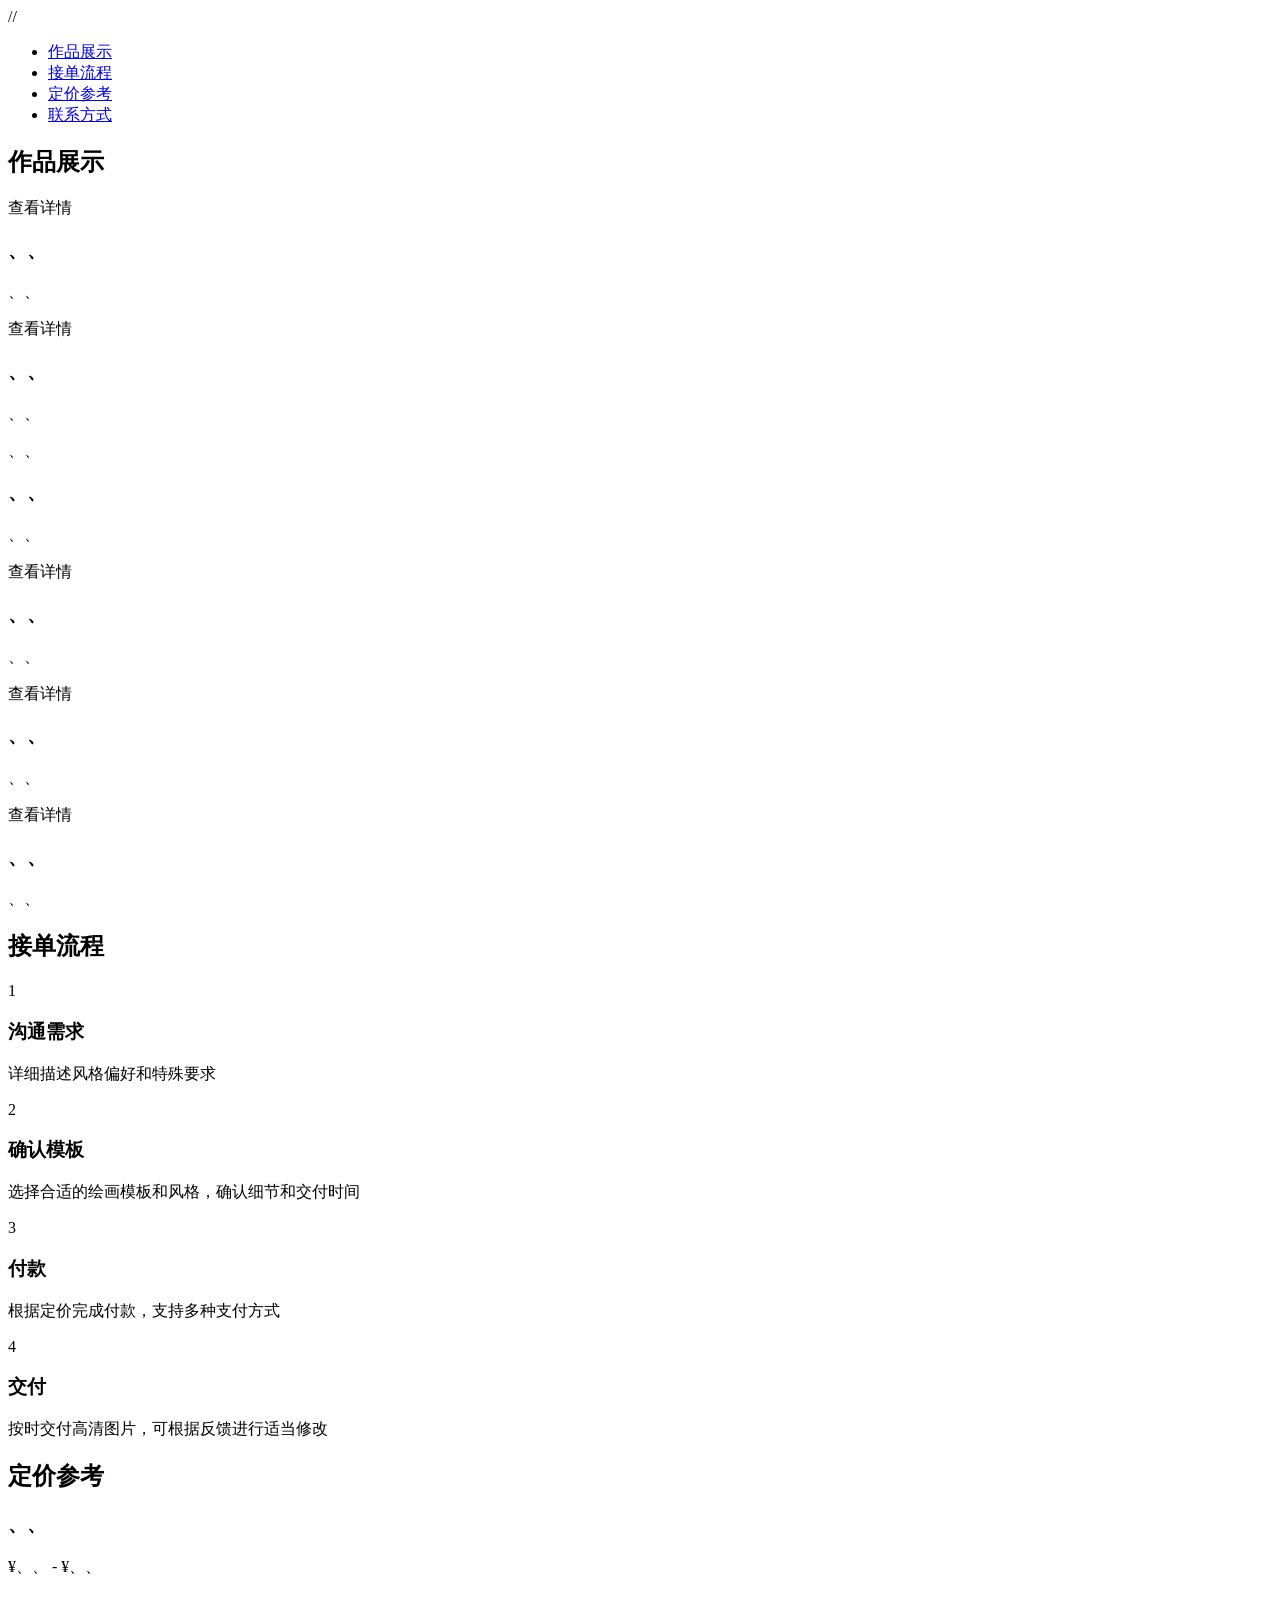
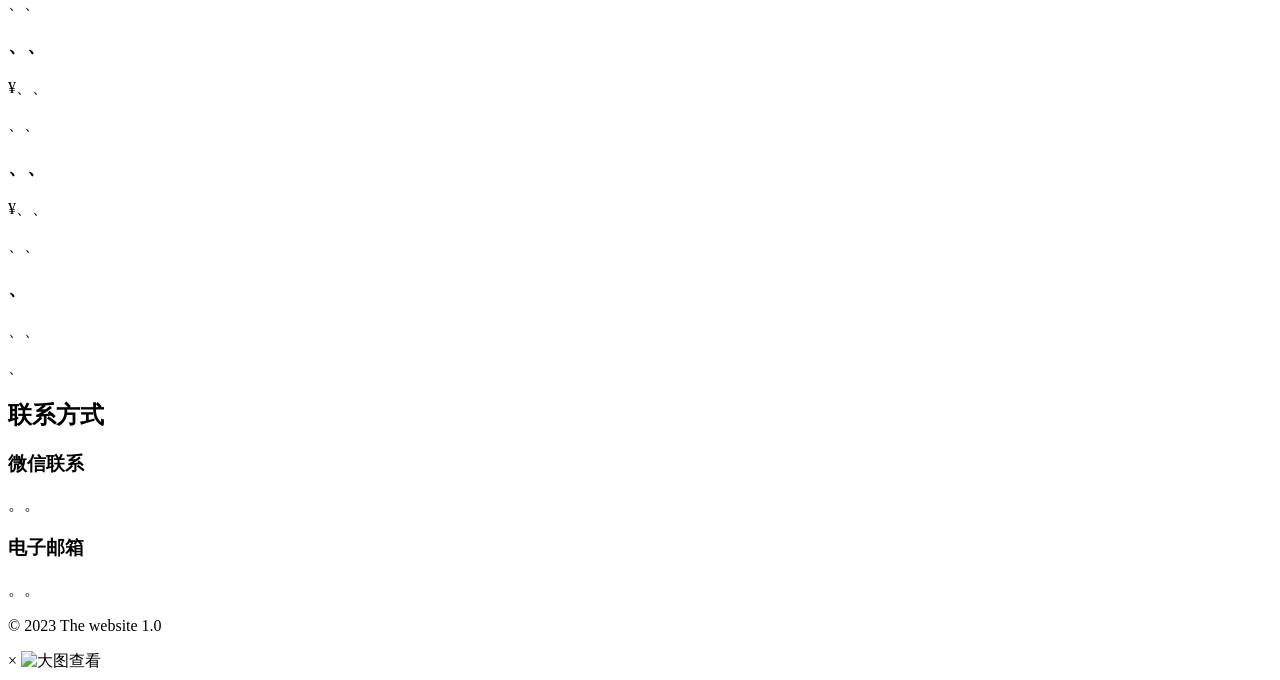
==== index.html @ 030bd104 "Create index.html" ====
<!DOCTYPE html>
<html lang="zh-CN">
<head>
    <meta charset="UTF-8">
    <meta name="viewport" content="width=device-width, initial-scale=1.0">
    <title>//biaoti//</title>
    <link rel="stylesheet" href="css/style.css">
</head>
<body>
    <!-- 导航栏 -->
    <nav class="navbar">
        <div class="container">
            <div class="logo">//</div>
            <ul class="nav-links">
                <li><a href="#gallery">作品展示</a></li>
                <li><a href="#process">接单流程</a></li>
                <li><a href="#pricing">定价参考</a></li>
                <li><a href="#contact">联系方式</a></li>
            </ul>
            <div class="menu-toggle">
                <span></span>
                <span></span>
                <span></span>
            </div>
        </div>
    </nav>

    <!-- 作品展示区 -->
    <section id="gallery" class="section">
        <div class="container">
            <h2 class="section-title">作品展示</h2>
            <div class="gallery-grid">
                <!-- 作品卡片占位符 -->
                <div class="gallery-item">
                    <div class="gallery-img-container">
                        <div class="gallery-img placeholder" data-img-id="1"></div>
                        <div class="gallery-overlay">
                            <span class="view-details">查看详情</span>
                        </div>
                    </div>
                    <div class="gallery-caption">
                        <h3>、、</h3>
                        <p>、、</p>
                    </div>
                </div>
                <div class="gallery-item">
                    <div class="gallery-img-container">
                        <div class="gallery-img placeholder" data-img-id="2"></div>
                        <div class="gallery-overlay">
                            <span class="view-details">查看详情</span>
                        </div>
                    </div>
                    <div class="gallery-caption">
                        <h3>、、</h3>
                        <p>、、</p>
                    </div>
                </div>
                <div class="gallery-item">
                    <div class="gallery-img-container">
                        <div class="gallery-img placeholder" data-img-id="3"></div>
                        <div class="gallery-overlay">
                            <span class="view-details">、、</span>
                        </div>
                    </div>
                    <div class="gallery-caption">
                        <h3>、、</h3>
                        <p>、、</p>
                    </div>
                </div>
                <div class="gallery-item">
                    <div class="gallery-img-container">
                        <div class="gallery-img placeholder" data-img-id="4"></div>
                        <div class="gallery-overlay">
                            <span class="view-details">查看详情</span>
                        </div>
                    </div>
                    <div class="gallery-caption">
                        <h3>、、</h3>
                        <p>、、</p>
                    </div>
                </div>
                <div class="gallery-item">
                    <div class="gallery-img-container">
                        <div class="gallery-img placeholder" data-img-id="5"></div>
                        <div class="gallery-overlay">
                            <span class="view-details">查看详情</span>
                        </div>
                    </div>
                    <div class="gallery-caption">
                        <h3>、、</h3>
                        <p>、、</p>
                    </div>
                </div>
                <div class="gallery-item">
                    <div class="gallery-img-container">
                        <div class="gallery-img placeholder" data-img-id="6"></div>
                        <div class="gallery-overlay">
                            <span class="view-details">查看详情</span>
                        </div>
                    </div>
                    <div class="gallery-caption">
                        <h3>、、</h3>
                        <p>、、</p>
                    </div>
                </div>
            </div>
        </div>
    </section>

    <!-- 接单流程 -->
    <section id="process" class="section">
        <div class="container">
            <h2 class="section-title">接单流程</h2>
            <div class="process-steps">
                <div class="step-card">
                    <div class="step-number">1</div>
                    <h3 class="step-title">沟通需求</h3>
                    <p class="step-description">详细描述风格偏好和特殊要求</p>
                </div>
                <div class="step-card">
                    <div class="step-number">2</div>
                    <h3 class="step-title">确认模板</h3>
                    <p class="step-description">选择合适的绘画模板和风格，确认细节和交付时间</p>
                </div>
                <div class="step-card">
                    <div class="step-number">3</div>
                    <h3 class="step-title">付款</h3>
                    <p class="step-description">根据定价完成付款，支持多种支付方式</p>
                </div>
                <div class="step-card">
                    <div class="step-number">4</div>
                    <h3 class="step-title">交付</h3>
                    <p class="step-description">按时交付高清图片，可根据反馈进行适当修改</p>
                </div>
            </div>
        </div>
    </section>

    <!-- 定价参考 -->
    <section id="pricing" class="section">
        <div class="container">
            <h2 class="section-title">定价参考</h2>
            <div class="pricing-card">
                <div class="price-item">
                    <h3>、、</h3>
                    <div class="price-range">¥、、 - ¥、、</div>
                    <p>、、</p>
                </div>
                <div class="price-item">
                    <h3>、、</h3>
                    <div class="price-range">¥、、</div>
                    <p>、、</p>
                </div>
                <div class="price-item">
                    <h3>、、</h3>
                    <div class="price-range">¥、、</div>
                    <p>、、</p>
                </div>
                <div class="price-item">
                    <h3>、</h3>
                    <div class="price-range">、、</div>
                    <p>、</p>
                </div>
            </div>
        </div>
    </section>

    <!-- 联系方式 -->
    <section id="contact" class="section">
        <div class="container">
            <h2 class="section-title">联系方式</h2>
            <div class="contact-card">
                <div class="contact-method">
                    <h3>微信联系</h3>
                    <div class="contact-value">。。</div>
                </div>
                <div class="contact-method">
                    <h3>电子邮箱</h3>
                    <div class="contact-value">。。</div>
                </div>
            </div>
        </div>
    </section>

    <!-- 页脚 -->
    <footer class="footer">
        <div class="container">
            <p>© 2023 The website 1.0</p>
        </div>
    </footer>

    <!-- 图片查看器 -->
    <div class="image-viewer">
        <span class="close-viewer">&times;</span>
        <img class="viewer-content" src="" alt="大图查看">
    </div>

    <script src="js/main.js"></script>
</body>
</html>
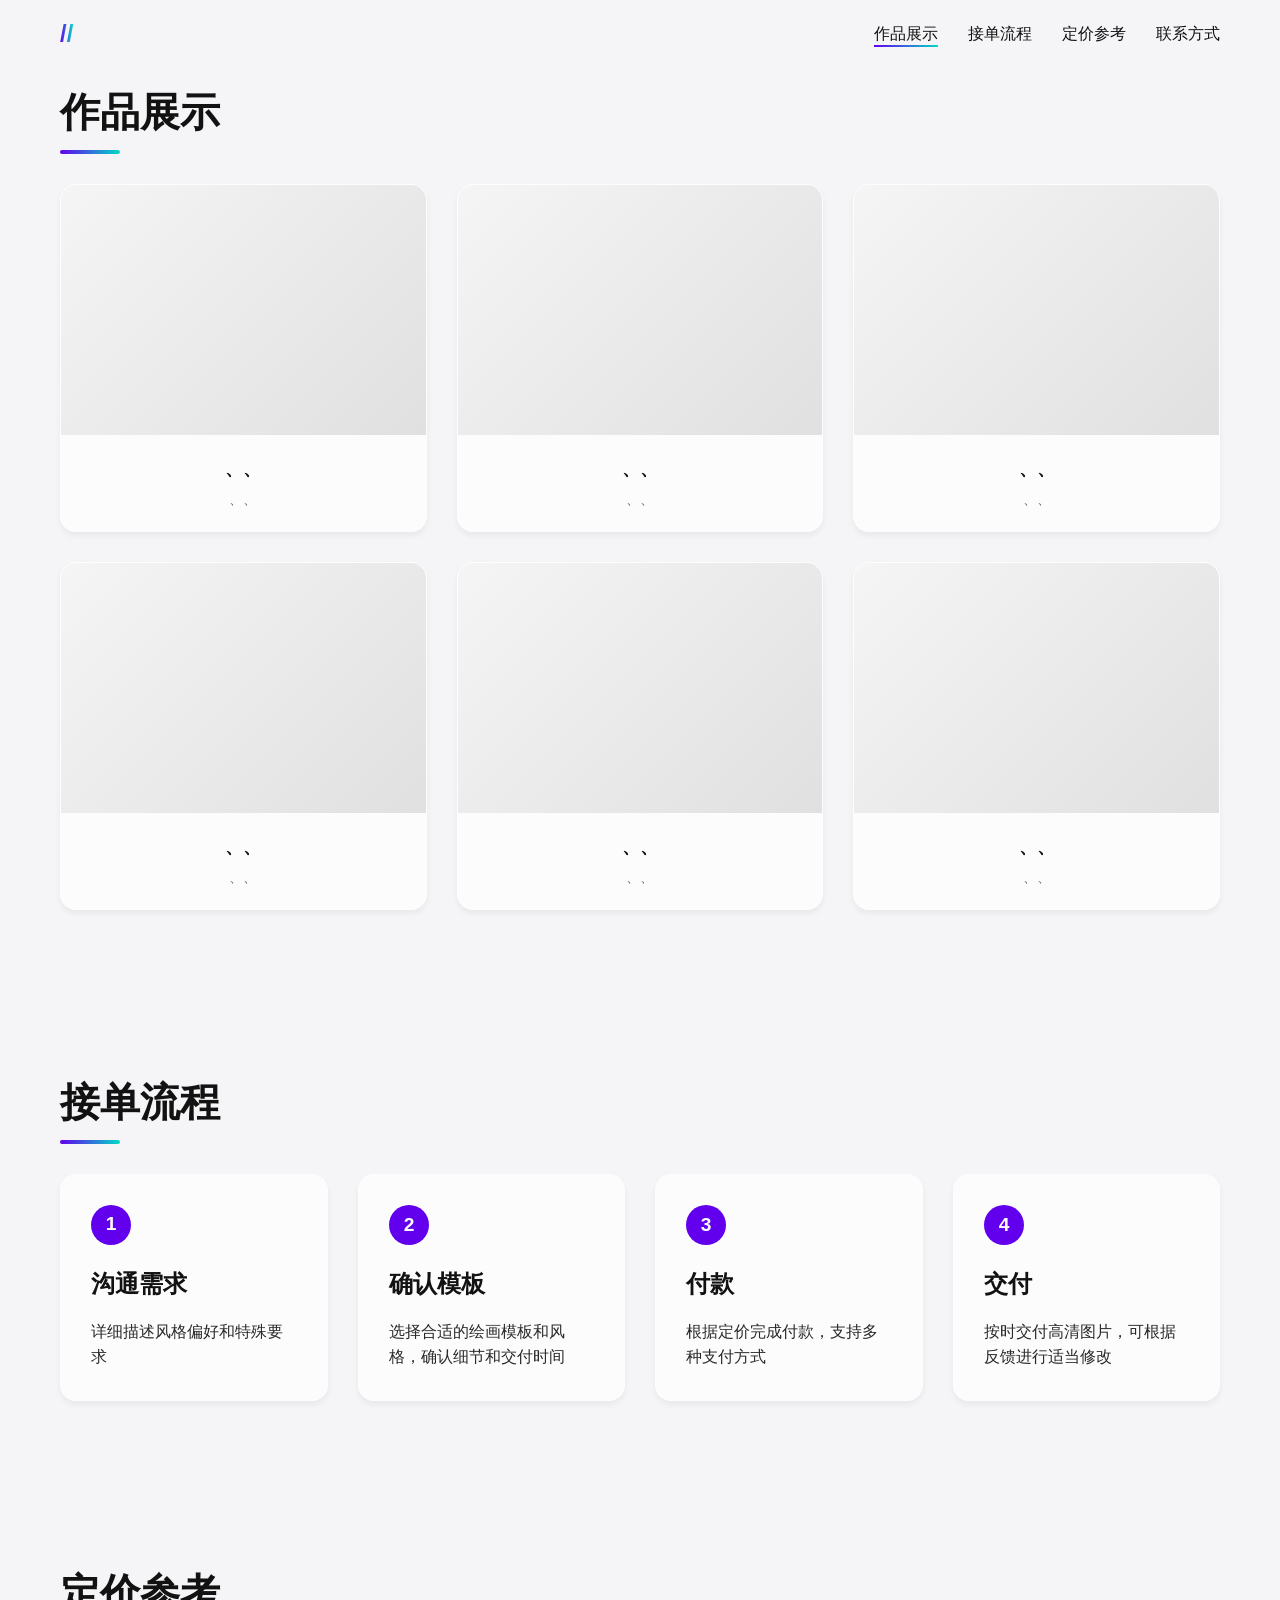
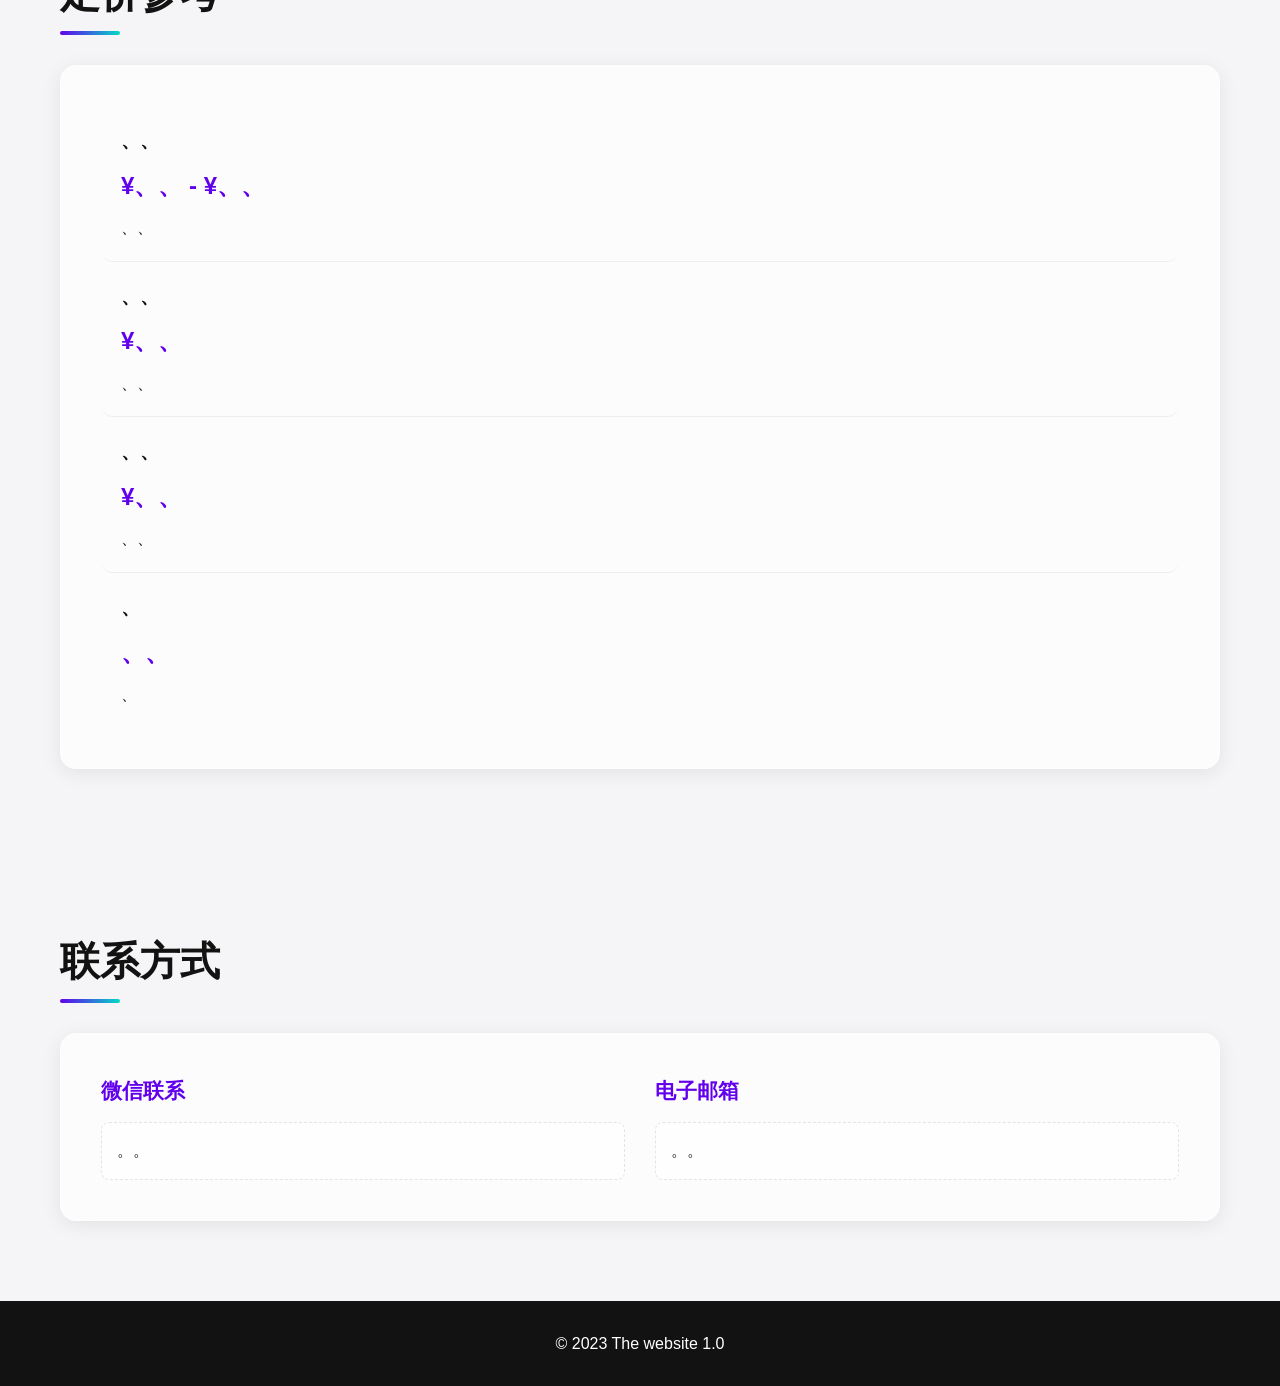
==== commit 084eab94: "basic changes" ====
--- a/index.html
+++ b/index.html
@@ -1,200 +1,200 @@
-<!DOCTYPE html>
-<html lang="zh-CN">
-<head>
-    <meta charset="UTF-8">
-    <meta name="viewport" content="width=device-width, initial-scale=1.0">
-    <title>//biaoti//</title>
-    <link rel="stylesheet" href="css/style.css">
-</head>
-<body>
-    <!-- 导航栏 -->
-    <nav class="navbar">
-        <div class="container">
-            <div class="logo">//</div>
-            <ul class="nav-links">
-                <li><a href="#gallery">作品展示</a></li>
-                <li><a href="#process">接单流程</a></li>
-                <li><a href="#pricing">定价参考</a></li>
-                <li><a href="#contact">联系方式</a></li>
-            </ul>
-            <div class="menu-toggle">
-                <span></span>
-                <span></span>
-                <span></span>
-            </div>
-        </div>
-    </nav>
-
-    <!-- 作品展示区 -->
-    <section id="gallery" class="section">
-        <div class="container">
-            <h2 class="section-title">作品展示</h2>
-            <div class="gallery-grid">
-                <!-- 作品卡片占位符 -->
-                <div class="gallery-item">
-                    <div class="gallery-img-container">
-                        <div class="gallery-img placeholder" data-img-id="1"></div>
-                        <div class="gallery-overlay">
-                            <span class="view-details">查看详情</span>
-                        </div>
-                    </div>
-                    <div class="gallery-caption">
-                        <h3>、、</h3>
-                        <p>、、</p>
-                    </div>
-                </div>
-                <div class="gallery-item">
-                    <div class="gallery-img-container">
-                        <div class="gallery-img placeholder" data-img-id="2"></div>
-                        <div class="gallery-overlay">
-                            <span class="view-details">查看详情</span>
-                        </div>
-                    </div>
-                    <div class="gallery-caption">
-                        <h3>、、</h3>
-                        <p>、、</p>
-                    </div>
-                </div>
-                <div class="gallery-item">
-                    <div class="gallery-img-container">
-                        <div class="gallery-img placeholder" data-img-id="3"></div>
-                        <div class="gallery-overlay">
-                            <span class="view-details">、、</span>
-                        </div>
-                    </div>
-                    <div class="gallery-caption">
-                        <h3>、、</h3>
-                        <p>、、</p>
-                    </div>
-                </div>
-                <div class="gallery-item">
-                    <div class="gallery-img-container">
-                        <div class="gallery-img placeholder" data-img-id="4"></div>
-                        <div class="gallery-overlay">
-                            <span class="view-details">查看详情</span>
-                        </div>
-                    </div>
-                    <div class="gallery-caption">
-                        <h3>、、</h3>
-                        <p>、、</p>
-                    </div>
-                </div>
-                <div class="gallery-item">
-                    <div class="gallery-img-container">
-                        <div class="gallery-img placeholder" data-img-id="5"></div>
-                        <div class="gallery-overlay">
-                            <span class="view-details">查看详情</span>
-                        </div>
-                    </div>
-                    <div class="gallery-caption">
-                        <h3>、、</h3>
-                        <p>、、</p>
-                    </div>
-                </div>
-                <div class="gallery-item">
-                    <div class="gallery-img-container">
-                        <div class="gallery-img placeholder" data-img-id="6"></div>
-                        <div class="gallery-overlay">
-                            <span class="view-details">查看详情</span>
-                        </div>
-                    </div>
-                    <div class="gallery-caption">
-                        <h3>、、</h3>
-                        <p>、、</p>
-                    </div>
-                </div>
-            </div>
-        </div>
-    </section>
-
-    <!-- 接单流程 -->
-    <section id="process" class="section">
-        <div class="container">
-            <h2 class="section-title">接单流程</h2>
-            <div class="process-steps">
-                <div class="step-card">
-                    <div class="step-number">1</div>
-                    <h3 class="step-title">沟通需求</h3>
-                    <p class="step-description">详细描述风格偏好和特殊要求</p>
-                </div>
-                <div class="step-card">
-                    <div class="step-number">2</div>
-                    <h3 class="step-title">确认模板</h3>
-                    <p class="step-description">选择合适的绘画模板和风格，确认细节和交付时间</p>
-                </div>
-                <div class="step-card">
-                    <div class="step-number">3</div>
-                    <h3 class="step-title">付款</h3>
-                    <p class="step-description">根据定价完成付款，支持多种支付方式</p>
-                </div>
-                <div class="step-card">
-                    <div class="step-number">4</div>
-                    <h3 class="step-title">交付</h3>
-                    <p class="step-description">按时交付高清图片，可根据反馈进行适当修改</p>
-                </div>
-            </div>
-        </div>
-    </section>
-
-    <!-- 定价参考 -->
-    <section id="pricing" class="section">
-        <div class="container">
-            <h2 class="section-title">定价参考</h2>
-            <div class="pricing-card">
-                <div class="price-item">
-                    <h3>、、</h3>
-                    <div class="price-range">¥、、 - ¥、、</div>
-                    <p>、、</p>
-                </div>
-                <div class="price-item">
-                    <h3>、、</h3>
-                    <div class="price-range">¥、、</div>
-                    <p>、、</p>
-                </div>
-                <div class="price-item">
-                    <h3>、、</h3>
-                    <div class="price-range">¥、、</div>
-                    <p>、、</p>
-                </div>
-                <div class="price-item">
-                    <h3>、</h3>
-                    <div class="price-range">、、</div>
-                    <p>、</p>
-                </div>
-            </div>
-        </div>
-    </section>
-
-    <!-- 联系方式 -->
-    <section id="contact" class="section">
-        <div class="container">
-            <h2 class="section-title">联系方式</h2>
-            <div class="contact-card">
-                <div class="contact-method">
-                    <h3>微信联系</h3>
-                    <div class="contact-value">。。</div>
-                </div>
-                <div class="contact-method">
-                    <h3>电子邮箱</h3>
-                    <div class="contact-value">。。</div>
-                </div>
-            </div>
-        </div>
-    </section>
-
-    <!-- 页脚 -->
-    <footer class="footer">
-        <div class="container">
-            <p>© 2023 The website 1.0</p>
-        </div>
-    </footer>
-
-    <!-- 图片查看器 -->
-    <div class="image-viewer">
-        <span class="close-viewer">&times;</span>
-        <img class="viewer-content" src="" alt="大图查看">
-    </div>
-
-    <script src="js/main.js"></script>
-</body>
-</html>
+<!DOCTYPE html>
+<html lang="zh-CN">
+<head>
+    <meta charset="UTF-8">
+    <meta name="viewport" content="width=device-width, initial-scale=1.0">
+    <title>//biaoti//</title>
+    <link rel="stylesheet" href="css/style.css">
+</head>
+<body>
+    <!-- 导航栏 -->
+    <nav class="navbar">
+        <div class="container">
+            <div class="logo">//</div>
+            <ul class="nav-links">
+                <li><a href="#gallery">作品展示</a></li>
+                <li><a href="#process">接单流程</a></li>
+                <li><a href="#pricing">定价参考</a></li>
+                <li><a href="#contact">联系方式</a></li>
+            </ul>
+            <div class="menu-toggle">
+                <span></span>
+                <span></span>
+                <span></span>
+            </div>
+        </div>
+    </nav>
+
+    <!-- 作品展示区 -->
+    <section id="gallery" class="section">
+        <div class="container">
+            <h2 class="section-title">作品展示</h2>
+            <div class="gallery-grid">
+                <!-- 作品卡片占位符 -->
+                <div class="gallery-item">
+                    <div class="gallery-img-container">
+                        <div class="gallery-img placeholder" data-img-id="1"></div>
+                        <div class="gallery-overlay">
+                            <span class="view-details">查看详情</span>
+                        </div>
+                    </div>
+                    <div class="gallery-caption">
+                        <h3>、、</h3>
+                        <p>、、</p>
+                    </div>
+                </div>
+                <div class="gallery-item">
+                    <div class="gallery-img-container">
+                        <div class="gallery-img placeholder" data-img-id="2"></div>
+                        <div class="gallery-overlay">
+                            <span class="view-details">查看详情</span>
+                        </div>
+                    </div>
+                    <div class="gallery-caption">
+                        <h3>、、</h3>
+                        <p>、、</p>
+                    </div>
+                </div>
+                <div class="gallery-item">
+                    <div class="gallery-img-container">
+                        <div class="gallery-img placeholder" data-img-id="3"></div>
+                        <div class="gallery-overlay">
+                            <span class="view-details">、、</span>
+                        </div>
+                    </div>
+                    <div class="gallery-caption">
+                        <h3>、、</h3>
+                        <p>、、</p>
+                    </div>
+                </div>
+                <div class="gallery-item">
+                    <div class="gallery-img-container">
+                        <div class="gallery-img placeholder" data-img-id="4"></div>
+                        <div class="gallery-overlay">
+                            <span class="view-details">查看详情</span>
+                        </div>
+                    </div>
+                    <div class="gallery-caption">
+                        <h3>、、</h3>
+                        <p>、、</p>
+                    </div>
+                </div>
+                <div class="gallery-item">
+                    <div class="gallery-img-container">
+                        <div class="gallery-img placeholder" data-img-id="5"></div>
+                        <div class="gallery-overlay">
+                            <span class="view-details">查看详情</span>
+                        </div>
+                    </div>
+                    <div class="gallery-caption">
+                        <h3>、、</h3>
+                        <p>、、</p>
+                    </div>
+                </div>
+                <div class="gallery-item">
+                    <div class="gallery-img-container">
+                        <div class="gallery-img placeholder" data-img-id="6"></div>
+                        <div class="gallery-overlay">
+                            <span class="view-details">查看详情</span>
+                        </div>
+                    </div>
+                    <div class="gallery-caption">
+                        <h3>、、</h3>
+                        <p>、、</p>
+                    </div>
+                </div>
+            </div>
+        </div>
+    </section>
+
+    <!-- 接单流程 -->
+    <section id="process" class="section">
+        <div class="container">
+            <h2 class="section-title">接单流程</h2>
+            <div class="process-steps">
+                <div class="step-card">
+                    <div class="step-number">1</div>
+                    <h3 class="step-title">沟通需求</h3>
+                    <p class="step-description">详细描述风格偏好和特殊要求</p>
+                </div>
+                <div class="step-card">
+                    <div class="step-number">2</div>
+                    <h3 class="step-title">确认模板</h3>
+                    <p class="step-description">选择合适的绘画模板和风格，确认细节和交付时间</p>
+                </div>
+                <div class="step-card">
+                    <div class="step-number">3</div>
+                    <h3 class="step-title">付款</h3>
+                    <p class="step-description">根据定价完成付款，支持多种支付方式</p>
+                </div>
+                <div class="step-card">
+                    <div class="step-number">4</div>
+                    <h3 class="step-title">交付</h3>
+                    <p class="step-description">按时交付高清图片，可根据反馈进行适当修改</p>
+                </div>
+            </div>
+        </div>
+    </section>
+
+    <!-- 定价参考 -->
+    <section id="pricing" class="section">
+        <div class="container">
+            <h2 class="section-title">定价参考</h2>
+            <div class="pricing-card">
+                <div class="price-item">
+                    <h3>、、</h3>
+                    <div class="price-range">¥、、 - ¥、、</div>
+                    <p>、、</p>
+                </div>
+                <div class="price-item">
+                    <h3>、、</h3>
+                    <div class="price-range">¥、、</div>
+                    <p>、、</p>
+                </div>
+                <div class="price-item">
+                    <h3>、、</h3>
+                    <div class="price-range">¥、、</div>
+                    <p>、、</p>
+                </div>
+                <div class="price-item">
+                    <h3>、</h3>
+                    <div class="price-range">、、</div>
+                    <p>、</p>
+                </div>
+            </div>
+        </div>
+    </section>
+
+    <!-- 联系方式 -->
+    <section id="contact" class="section">
+        <div class="container">
+            <h2 class="section-title">联系方式</h2>
+            <div class="contact-card">
+                <div class="contact-method">
+                    <h3>微信联系</h3>
+                    <div class="contact-value">。。</div>
+                </div>
+                <div class="contact-method">
+                    <h3>电子邮箱</h3>
+                    <div class="contact-value">。。</div>
+                </div>
+            </div>
+        </div>
+    </section>
+
+    <!-- 页脚 -->
+    <footer class="footer">
+        <div class="container">
+            <p>© 2023 The website 1.0</p>
+        </div>
+    </footer>
+
+    <!-- 图片查看器 -->
+    <div class="image-viewer">
+        <span class="close-viewer">&times;</span>
+        <img class="viewer-content" src="" alt="大图查看">
+    </div>
+
+    <script src="js/main.js"></script>
+</body>
+</html>
--- a/css/style.css
+++ b/css/style.css
@@ -0,0 +1,504 @@
+/* 基础样式重置与全局设置 */
+* {
+    margin: 0;
+    padding: 0;
+    box-sizing: border-box;
+    font-family: 'Segoe UI', Tahoma, Geneva, Verdana, sans-serif;
+}
+
+:root {
+    --primary-color: #6200ee;
+    --secondary-color: #03dac6;
+    --accent-color: #bb86fc;
+    --background-color: #f5f5f7;
+    --text-primary: #121212;
+    --text-secondary: #666666;
+    --card-background: rgba(255, 255, 255, 0.7);
+    --acrylic-background: rgba(255, 255, 255, 0.5);
+    --mica-background: rgba(255, 255, 255, 0.8);
+    --shadow-light: 0 4px 6px rgba(0, 0, 0, 0.05);
+    --shadow-medium: 0 6px 10px rgba(0, 0, 0, 0.1);
+    --radius-small: 8px;
+    --radius-medium: 12px;
+    --radius-large: 16px;
+    --transition-fast: 0.2s ease;
+    --transition-normal: 0.3s ease;
+}
+
+body {
+    background-color: var(--background-color);
+    color: var(--text-primary);
+    line-height: 1.6;
+    overflow-x: hidden;
+}
+
+.container {
+    width: 100%;
+    max-width: 1200px;
+    margin: 0 auto;
+    padding: 0 20px;
+}
+
+.section {
+    padding: 80px 0;
+    opacity: 0;
+    transform: translateY(20px);
+    transition: opacity var(--transition-normal), transform var(--transition-normal);
+}
+
+.section.visible {
+    opacity: 1;
+    transform: translateY(0);
+}
+
+.section-title {
+    font-size: 2.5rem;
+    margin-bottom: 40px;
+    position: relative;
+    display: inline-block;
+}
+
+.section-title::after {
+    content: '';
+    position: absolute;
+    bottom: -10px;
+    left: 0;
+    width: 60px;
+    height: 4px;
+    background: linear-gradient(90deg, var(--primary-color), var(--secondary-color));
+    border-radius: 2px;
+}
+
+/* 导航栏样式 */
+.navbar {
+    position: fixed;
+    top: 0;
+    left: 0;
+    width: 100%;
+    padding: 15px 0;
+    z-index: 1000;
+    transition: all var(--transition-normal);
+}
+
+.navbar.scrolled {
+    background: rgba(255, 255, 255, 0.7);
+    backdrop-filter: blur(15px);
+    -webkit-backdrop-filter: blur(15px);
+    box-shadow: 0 4px 20px rgba(0, 0, 0, 0.08);
+    padding: 10px 0;
+    border-bottom: 1px solid rgba(255, 255, 255, 0.3);
+}
+
+.navbar .container {
+    display: flex;
+    justify-content: space-between;
+    align-items: center;
+}
+
+.logo {
+    font-size: 1.5rem;
+    font-weight: 700;
+    background: linear-gradient(90deg, var(--primary-color), var(--secondary-color));
+    -webkit-background-clip: text;
+    background-clip: text;
+    color: transparent;
+}
+
+.nav-links {
+    display: flex;
+    list-style: none;
+}
+
+.nav-links li {
+    margin-left: 30px;
+}
+
+.nav-links a {
+    text-decoration: none;
+    color: var(--text-primary);
+    font-weight: 500;
+    transition: color var(--transition-fast);
+    position: relative;
+}
+
+.nav-links a::after {
+    content: '';
+    position: absolute;
+    bottom: -5px;
+    left: 0;
+    width: 0;
+    height: 2px;
+    background: linear-gradient(90deg, var(--primary-color), var(--secondary-color));
+    transition: width var(--transition-normal);
+}
+
+.nav-links a:hover::after,
+.nav-links a.active::after {
+    width: 100%;
+}
+
+.menu-toggle {
+    display: none;
+    cursor: pointer;
+}
+
+.menu-toggle span {
+    display: block;
+    width: 25px;
+    height: 3px;
+    background-color: var(--text-primary);
+    margin: 5px 0;
+    border-radius: 3px;
+    transition: all var(--transition-fast);
+}
+
+/* 作品展示区样式 */
+.gallery-grid {
+    display: grid;
+    grid-template-columns: repeat(auto-fill, minmax(280px, 1fr));
+    gap: 30px;
+}
+
+.gallery-item {
+    background: var(--card-background);
+    border-radius: var(--radius-large);
+    overflow: hidden;
+    box-shadow: var(--shadow-light);
+    transition: transform var(--transition-normal), box-shadow var(--transition-normal);
+    cursor: pointer;
+    backdrop-filter: blur(10px);
+    -webkit-backdrop-filter: blur(10px);
+    border: 1px solid rgba(255, 255, 255, 0.2);
+}
+
+.gallery-item:hover {
+    transform: translateY(-5px) scale(1.02);
+    box-shadow: var(--shadow-medium);
+}
+
+.gallery-img-container {
+    position: relative;
+    overflow: hidden;
+    border-radius: var(--radius-medium) var(--radius-medium) 0 0;
+}
+
+.gallery-img {
+    width: 100%;
+    height: 250px;
+    background-color: #e0e0e0;
+    display: flex;
+    align-items: center;
+    justify-content: center;
+    color: var(--text-secondary);
+    font-size: 0.9rem;
+    transition: transform var(--transition-normal);
+}
+
+.gallery-overlay {
+    position: absolute;
+    top: 0;
+    left: 0;
+    width: 100%;
+    height: 100%;
+    background: linear-gradient(to top, rgba(0,0,0,0.7) 0%, transparent 100%);
+    display: flex;
+    align-items: flex-end;
+    justify-content: center;
+    opacity: 0;
+    transition: opacity var(--transition-normal);
+}
+
+.gallery-item:hover .gallery-overlay {
+    opacity: 1;
+}
+
+.gallery-item:hover .gallery-img {
+    transform: scale(1.05);
+}
+
+.view-details {
+    color: white;
+    padding: 10px 20px;
+    background: rgba(98, 0, 238, 0.8);
+    border-radius: 20px;
+    margin-bottom: 20px;
+    font-size: 0.9rem;
+    transition: background-color var(--transition-fast);
+}
+
+.view-details:hover {
+    background: rgba(98, 0, 238, 1);
+}
+
+.gallery-img.placeholder {
+    background: linear-gradient(135deg, #f5f5f5 0%, #e0e0e0 100%);
+}
+
+.gallery-caption {
+    padding: 20px 15px;
+    text-align: center;
+}
+
+.gallery-caption h3 {
+    font-size: 1.1rem;
+    margin-bottom: 5px;
+    color: var(--text-primary);
+}
+
+.gallery-caption p {
+    font-size: 0.9rem;
+    color: var(--text-secondary);
+    margin: 0;
+}
+
+/* 接单流程样式 */
+.process-steps {
+    display: grid;
+    grid-template-columns: repeat(auto-fit, minmax(250px, 1fr));
+    gap: 30px;
+}
+
+.step-card {
+    padding: 30px;
+    border-radius: var(--radius-large);
+    background: rgba(255, 255, 255, 0.7);
+    backdrop-filter: blur(10px);
+    -webkit-backdrop-filter: blur(10px);
+    color: var(--text-primary);
+    box-shadow: var(--shadow-light);
+    transition: transform var(--transition-normal);
+    border: 1px solid rgba(255, 255, 255, 0.2);
+}
+
+.step-card:hover {
+    transform: translateY(-5px);
+}
+
+.step-number {
+    width: 40px;
+    height: 40px;
+    background-color: var(--primary-color);
+    border-radius: 50%;
+    display: flex;
+    align-items: center;
+    justify-content: center;
+    font-size: 1.2rem;
+    font-weight: bold;
+    margin-bottom: 20px;
+    color: white;
+}
+
+.step-title {
+    font-size: 1.5rem;
+    margin-bottom: 15px;
+}
+
+.step-description {
+    opacity: 0.9;
+}
+
+/* 定价参考样式 */
+.pricing-card {
+    background: rgba(255, 255, 255, 0.7);
+    backdrop-filter: blur(15px);
+    -webkit-backdrop-filter: blur(15px);
+    border-radius: var(--radius-large);
+    padding: 40px;
+    box-shadow: 0 4px 20px rgba(0, 0, 0, 0.08);
+    border: 1px solid rgba(255, 255, 255, 0.3);
+}
+
+.price-item {
+    display: flex;
+    flex-direction: column;
+    padding: 20px;
+    border-bottom: 1px solid rgba(0, 0, 0, 0.05);
+    border-radius: var(--radius-medium);
+    transition: background-color var(--transition-normal);
+}
+
+.price-item:hover {
+    background-color: rgba(255, 255, 255, 0.5);
+}
+
+.price-item:last-child {
+    border-bottom: none;
+}
+
+.price-item h3 {
+    font-size: 1.2rem;
+    margin-bottom: 10px;
+}
+
+.price-range {
+    font-size: 1.5rem;
+    font-weight: bold;
+    color: var(--primary-color);
+    margin-bottom: 10px;
+}
+
+/* 联系方式样式 */
+.contact-card {
+    background: rgba(255, 255, 255, 0.7);
+    backdrop-filter: blur(15px);
+    -webkit-backdrop-filter: blur(15px);
+    border-radius: var(--radius-large);
+    padding: 40px;
+    box-shadow: 0 4px 20px rgba(0, 0, 0, 0.08);
+    display: grid;
+    grid-template-columns: repeat(auto-fit, minmax(250px, 1fr));
+    gap: 30px;
+    border: 1px solid rgba(255, 255, 255, 0.3);
+}
+
+.contact-method h3 {
+    font-size: 1.3rem;
+    margin-bottom: 15px;
+    color: var(--primary-color);
+}
+
+.contact-value {
+    padding: 15px;
+    background-color: rgba(255, 255, 255, 0.6);
+    border-radius: var(--radius-small);
+    border: 1px dashed rgba(0, 0, 0, 0.1);
+    min-height: 50px;
+    display: flex;
+    align-items: center;
+}
+
+/* 页脚样式 */
+.footer {
+    background-color: var(--text-primary);
+    color: white;
+    padding: 30px 0;
+    text-align: center;
+}
+
+/* 图片查看器样式 */
+.image-viewer {
+    position: fixed;
+    top: 0;
+    left: 0;
+    width: 100%;
+    height: 100%;
+    background-color: rgba(0, 0, 0, 0.9);
+    display: none;
+    align-items: center;
+    justify-content: center;
+    z-index: 2000;
+}
+
+.image-viewer.active {
+    display: flex;
+}
+
+.close-viewer {
+    position: absolute;
+    top: 20px;
+    right: 30px;
+    color: white;
+    font-size: 2.5rem;
+    cursor: pointer;
+    transition: color var(--transition-fast);
+}
+
+.close-viewer:hover {
+    color: var(--secondary-color);
+}
+
+.viewer-content {
+    max-width: 90%;
+    max-height: 80%;
+    border-radius: var(--radius-small);
+}
+
+/* 响应式设计 */
+@media (max-width: 768px) {
+    .section-title {
+        font-size: 2rem;
+    }
+
+    .nav-links {
+        position: fixed;
+        top: 70px;
+        right: -100%;
+        flex-direction: column;
+        background: var(--acrylic-background);
+        backdrop-filter: blur(10px);
+        -webkit-backdrop-filter: blur(10px);
+        width: 70%;
+        height: calc(100vh - 70px);
+        padding: 30px;
+        transition: right var(--transition-normal);
+        box-shadow: -2px 0 10px rgba(0, 0, 0, 0.1);
+    }
+
+    .nav-links.active {
+        right: 0;
+    }
+
+    .nav-links li {
+        margin: 15px 0;
+    }
+
+    .menu-toggle {
+        display: block;
+    }
+
+    .gallery-grid,
+    .process-steps {
+        grid-template-columns: repeat(auto-fill, minmax(220px, 1fr));
+    }
+}
+
+@media (max-width: 480px) {
+    .section {
+        padding: 60px 0;
+    }
+
+    .section-title {
+        font-size: 1.8rem;
+    }
+
+    .gallery-grid,
+    .process-steps,
+    .contact-card {
+        grid-template-columns: 1fr;
+    }
+
+    .pricing-card,
+    .contact-card {
+        padding: 20px;
+    }
+}
+
+/* 动画关键帧 */
+@keyframes fadeIn {
+    from { opacity: 0; transform: translateY(20px); }
+    to { opacity: 1; transform: translateY(0); }
+}
+
+@keyframes slideIn {
+    from { transform: translateX(-20px); opacity: 0; }
+    to { transform: translateX(0); opacity: 1; }
+}
+
+@keyframes pulse {
+    0% { transform: scale(1); }
+    50% { transform: scale(1.05); }
+    100% { transform: scale(1); }
+}
+
+/* 工具类 */
+.fade-in {
+    animation: fadeIn 0.5s ease forwards;
+}
+
+.slide-in {
+    animation: slideIn 0.5s ease forwards;
+}
+
+.pulse {
+    animation: pulse 2s infinite;
+}
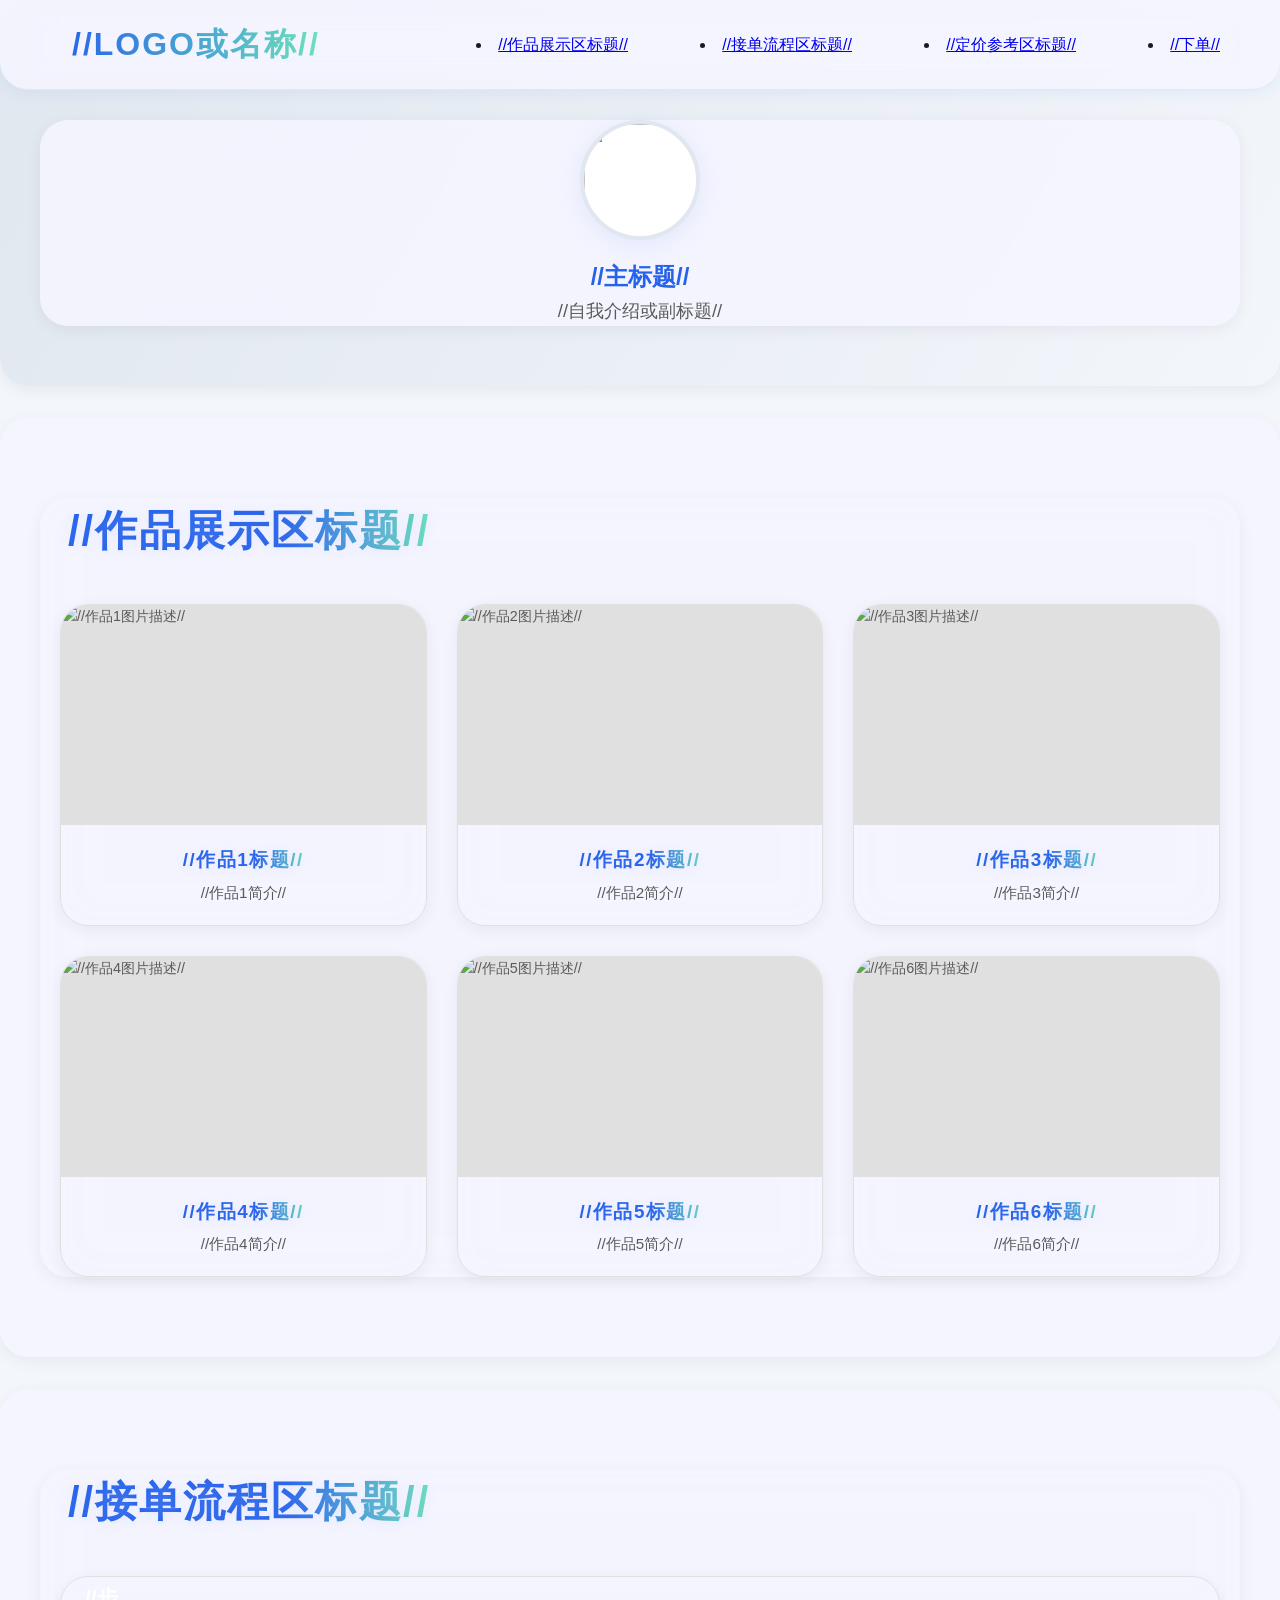
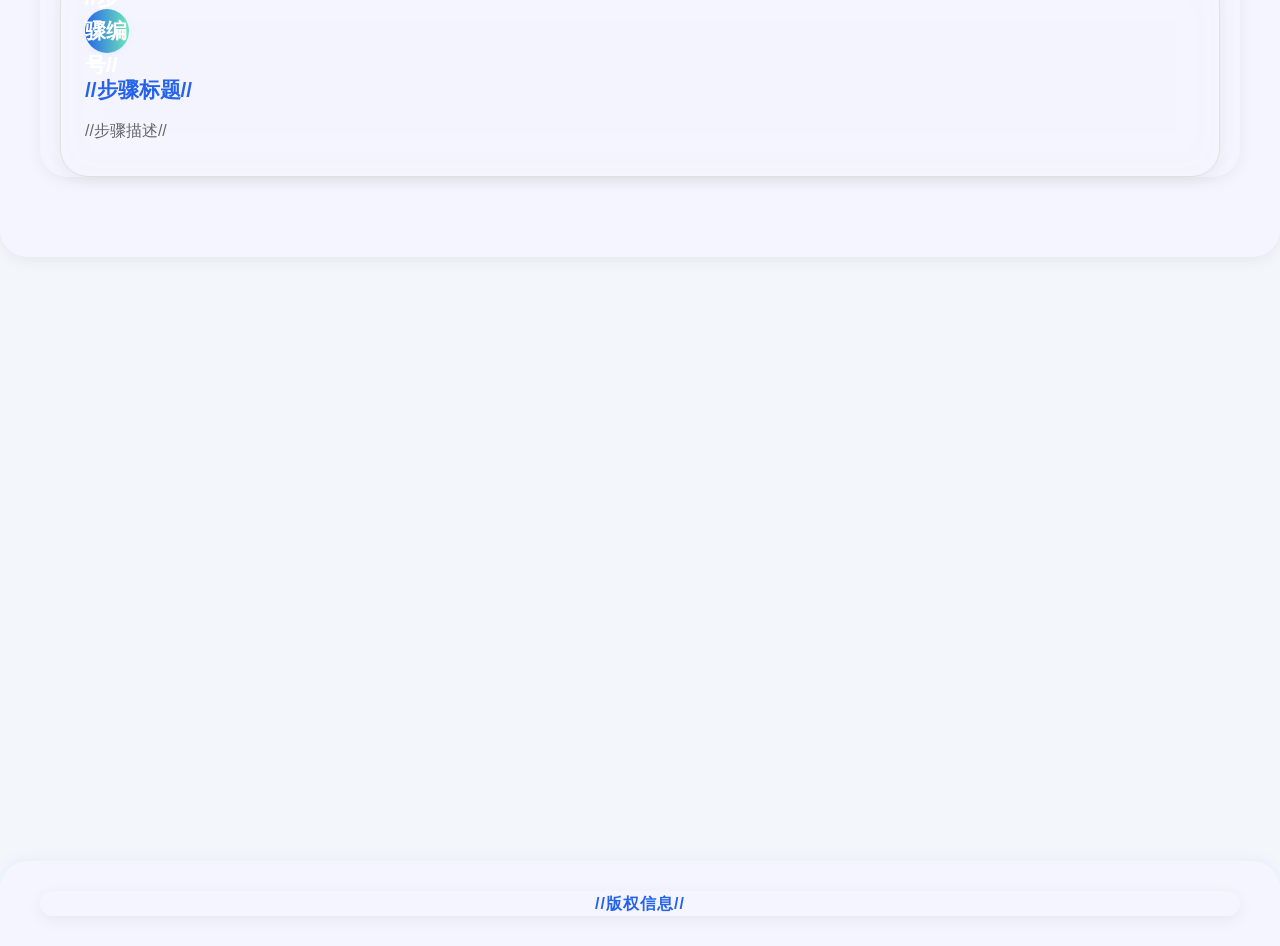
==== commit 1356a3a5: "update" ====
--- a/index.html
+++ b/index.html
@@ -1,21 +1,73 @@
 <!DOCTYPE html>
 <html lang="zh-CN">
+
 <head>
     <meta charset="UTF-8">
     <meta name="viewport" content="width=device-width, initial-scale=1.0">
-    <title>//biaoti//</title>
+    <title>//网站名字//</title>
     <link rel="stylesheet" href="css/style.css">
+    <link href="//自定义字体链接，可留空//" rel="stylesheet">
+    <style>
+        .gallery-caption h3 {
+            font-weight: bold;
+            letter-spacing: 1.5px;
+            background: linear-gradient(90deg, var(--primary-color) 60%, var(--secondary-color) 100%);
+            -webkit-background-clip: text;
+            background-clip: text;
+            color: transparent;
+            text-shadow: 0 2px 12px #a5b4fc33;
+            padding: 0 8px;
+            display: inline-block;
+        }
+
+        .gallery-item,
+        .step-card,
+        .price-item,
+        .contact-card {
+            border-radius: var(--radius-large);
+            background: var(--mica-background);
+            backdrop-filter: var(--mica-blur);
+            -webkit-backdrop-filter: var(--mica-blur);
+            box-shadow: var(--shadow-light);
+        }
+
+        .gallery-img {
+            border-radius: var(--radius-medium) var(--radius-medium) 0 0;
+        }
+
+        .order-btn {
+            font-family: 'Segoe UI', 'Microsoft YaHei', Arial, sans-serif;
+            font-weight: 600;
+            letter-spacing: 1px;
+            border: none;
+            outline: none;
+            background: linear-gradient(90deg, var(--primary-color), var(--secondary-color));
+            color: #fff;
+            border-radius: 32px;
+            box-shadow: 0 2px 12px #a5b4fc33;
+            padding: 16px 40px;
+            font-size: 1.2rem;
+            cursor: pointer;
+            transition: background 0.2s, box-shadow 0.2s;
+        }
+
+        .order-btn:hover {
+            background: linear-gradient(90deg, var(--secondary-color), var(--primary-color));
+            box-shadow: 0 4px 24px #a5b4fc55;
+        }
+    </style>
 </head>
+
 <body>
     <!-- 导航栏 -->
     <nav class="navbar">
         <div class="container">
-            <div class="logo">//</div>
-            <ul class="nav-links">
-                <li><a href="#gallery">作品展示</a></li>
-                <li><a href="#process">接单流程</a></li>
-                <li><a href="#pricing">定价参考</a></li>
-                <li><a href="#contact">联系方式</a></li>
+            <div class="logo">//LOGO或名称//</div>
+            <ul class="nav-links"></ul>
+                <li><a href="#gallery">//作品展示区标题//</a></li>
+                <li><a href="#process">//接单流程区标题//</a></li>
+                <li><a href="#pricing">//定价参考区标题//</a></li>
+                <li><a href="contact.html">//下单//</a></li>
             </ul>
             <div class="menu-toggle">
                 <span></span>
@@ -25,82 +77,96 @@
         </div>
     </nav>
 
+    <!-- 头图/自我介绍 -->
+    <section class="section hero">
+        <div class="container" style="text-align:center;">
+            <img src="//头像图片链接//">
+            <h1>//主标题//</h1>
+            <p style="font-size:1.15rem;color:var(--text-secondary);margin-bottom:0;">//自我介绍或副标题//</p>
+        </div>
+    </section>
+
     <!-- 作品展示区 -->
     <section id="gallery" class="section">
         <div class="container">
-            <h2 class="section-title">作品展示</h2>
+            <h2 class="section-title">//作品展示区标题//</h2>
             <div class="gallery-grid">
-                <!-- 作品卡片占位符 -->
-                <div class="gallery-item">
-                    <div class="gallery-img-container">
-                        <div class="gallery-img placeholder" data-img-id="1"></div>
-                        <div class="gallery-overlay">
-                            <span class="view-details">查看详情</span>
-                        </div>
-                    </div>
-                    <div class="gallery-caption">
-                        <h3>、、</h3>
-                        <p>、、</p>
-                    </div>
-                </div>
-                <div class="gallery-item">
-                    <div class="gallery-img-container">
-                        <div class="gallery-img placeholder" data-img-id="2"></div>
-                        <div class="gallery-overlay">
-                            <span class="view-details">查看详情</span>
-                        </div>
-                    </div>
-                    <div class="gallery-caption">
-                        <h3>、、</h3>
-                        <p>、、</p>
-                    </div>
-                </div>
-                <div class="gallery-item">
-                    <div class="gallery-img-container">
-                        <div class="gallery-img placeholder" data-img-id="3"></div>
-                        <div class="gallery-overlay">
-                            <span class="view-details">、、</span>
-                        </div>
-                    </div>
-                    <div class="gallery-caption">
-                        <h3>、、</h3>
-                        <p>、、</p>
-                    </div>
-                </div>
-                <div class="gallery-item">
-                    <div class="gallery-img-container">
-                        <div class="gallery-img placeholder" data-img-id="4"></div>
-                        <div class="gallery-overlay">
-                            <span class="view-details">查看详情</span>
-                        </div>
-                    </div>
-                    <div class="gallery-caption">
-                        <h3>、、</h3>
-                        <p>、、</p>
-                    </div>
-                </div>
-                <div class="gallery-item">
-                    <div class="gallery-img-container">
-                        <div class="gallery-img placeholder" data-img-id="5"></div>
-                        <div class="gallery-overlay">
-                            <span class="view-details">查看详情</span>
-                        </div>
-                    </div>
-                    <div class="gallery-caption">
-                        <h3>、、</h3>
-                        <p>、、</p>
-                    </div>
-                </div>
-                <div class="gallery-item">
-                    <div class="gallery-img-container">
-                        <div class="gallery-img placeholder" data-img-id="6"></div>
-                        <div class="gallery-overlay">
-                            <span class="view-details">查看详情</span>
-                        </div>
-                    </div>
-                    <div class="gallery-caption">
-                        <h3>、、</h3>
-                        <p>、、</p>
+                <div class="gallery-item">
+                    <div class="gallery-img-container">
+                        <img class="gallery-img" src="//作品1图片链接//" alt="//作品1图片描述//" data-img-id="//1//"
+                            data-img-url="//作品1大图链接//">
+                        <div class="gallery-overlay">
+                            <span class="view-details">//查看详情按钮文字//</span>
+                        </div>
+                    </div>
+                    <div class="gallery-caption">
+                        <h3>//作品1标题//</h3>
+                        <p>//作品1简介//</p>
+                    </div>
+                </div>
+                <div class="gallery-item">
+                    <div class="gallery-img-container">
+                        <img class="gallery-img" src="//作品2图片链接//" alt="//作品2图片描述//"
+                            data-img-id="//2//" data-img-url="//作品2大图链接//">
+                        <div class="gallery-overlay">
+                            <span class="view-details">//查看详情按钮文字//</span>
+                        </div>
+                    </div>
+                    <div class="gallery-caption">
+                        <h3>//作品2标题//</h3>
+                        <p>//作品2简介//</p>
+                    </div>
+                </div>
+                <div class="gallery-item">
+                    <div class="gallery-img-container">
+                        <img class="gallery-img" src="//作品3图片链接//" alt="//作品3图片描述//"
+                            data-img-id="//3//" data-img-url="//作品3大图链接//">
+                        <div class="gallery-overlay">
+                            <span class="view-details">//查看详情按钮文字//</span>
+                        </div>
+                    </div>
+                    <div class="gallery-caption">
+                        <h3>//作品3标题//</h3>
+                        <p>//作品3简介//</p>
+                    </div>
+                </div>
+                <div class="gallery-item">
+                    <div class="gallery-img-container">
+                        <img class="gallery-img" src="//作品4图片链接//" alt="//作品4图片描述//"
+                            data-img-id="//4//" data-img-url="//作品4大图链接//">
+                        <div class="gallery-overlay">
+                            <span class="view-details">//查看详情按钮文字//</span>
+                        </div>
+                    </div>
+                    <div class="gallery-caption">
+                        <h3>//作品4标题//</h3>
+                        <p>//作品4简介//</p>
+                    </div>
+                </div>
+                <div class="gallery-item">
+                    <div class="gallery-img-container">
+                        <img class="gallery-img" src="//作品5图片链接//" alt="//作品5图片描述//"
+                            data-img-id="//5//" data-img-url="//作品5大图链接//">
+                        <div class="gallery-overlay">
+                            <span class="view-details">//查看详情按钮文字//</span>
+                        </div>
+                    </div>
+                    <div class="gallery-caption">
+                        <h3>//作品5标题//</h3>
+                        <p>//作品5简介//</p>
+                    </div>
+                </div>
+                <div class="gallery-item">
+                    <div class="gallery-img-container">
+                        <img class="gallery-img" src="//作品6图片链接//" alt="//作品6图片描述//"
+                            data-img-id="//6//" data-img-url="//作品6大图链接//">
+                        <div class="gallery-overlay">
+                            <span class="view-details">//查看详情按钮文字//</span>
+                        </div>
+                    </div>
+                    <div class="gallery-caption">
+                        <h3>//作品6标题//</h3>
+                        <p>//作品6简介//</p>
                     </div>
                 </div>
             </div>
@@ -110,28 +176,14 @@
     <!-- 接单流程 -->
     <section id="process" class="section">
         <div class="container">
-            <h2 class="section-title">接单流程</h2>
+            <h2 class="section-title">//接单流程区标题//</h2>
             <div class="process-steps">
                 <div class="step-card">
-                    <div class="step-number">1</div>
-                    <h3 class="step-title">沟通需求</h3>
-                    <p class="step-description">详细描述风格偏好和特殊要求</p>
-                </div>
-                <div class="step-card">
-                    <div class="step-number">2</div>
-                    <h3 class="step-title">确认模板</h3>
-                    <p class="step-description">选择合适的绘画模板和风格，确认细节和交付时间</p>
-                </div>
-                <div class="step-card">
-                    <div class="step-number">3</div>
-                    <h3 class="step-title">付款</h3>
-                    <p class="step-description">根据定价完成付款，支持多种支付方式</p>
-                </div>
-                <div class="step-card">
-                    <div class="step-number">4</div>
-                    <h3 class="step-title">交付</h3>
-                    <p class="step-description">按时交付高清图片，可根据反馈进行适当修改</p>
-                </div>
+                    <div class="step-number">//步骤编号//</div>
+                    <h3 class="step-title">//步骤标题//</h3>
+                    <p class="step-description">//步骤描述//</p>
+                </div>
+                <!-- 可复制step-card结构添加更多步骤 -->
             </div>
         </div>
     </section>
@@ -139,62 +191,37 @@
     <!-- 定价参考 -->
     <section id="pricing" class="section">
         <div class="container">
-            <h2 class="section-title">定价参考</h2>
+            <h2 class="section-title">//定价参考区标题//</h2>
             <div class="pricing-card">
                 <div class="price-item">
-                    <h3>、、</h3>
-                    <div class="price-range">¥、、 - ¥、、</div>
-                    <p>、、</p>
-                </div>
-                <div class="price-item">
-                    <h3>、、</h3>
-                    <div class="price-range">¥、、</div>
-                    <p>、、</p>
-                </div>
-                <div class="price-item">
-                    <h3>、、</h3>
-                    <div class="price-range">¥、、</div>
-                    <p>、、</p>
-                </div>
-                <div class="price-item">
-                    <h3>、</h3>
-                    <div class="price-range">、、</div>
-                    <p>、</p>
-                </div>
-            </div>
-        </div>
-    </section>
-
-    <!-- 联系方式 -->
-    <section id="contact" class="section">
-        <div class="container">
-            <h2 class="section-title">联系方式</h2>
-            <div class="contact-card">
-                <div class="contact-method">
-                    <h3>微信联系</h3>
-                    <div class="contact-value">。。</div>
-                </div>
-                <div class="contact-method">
-                    <h3>电子邮箱</h3>
-                    <div class="contact-value">。。</div>
-                </div>
-            </div>
+                    <h3>//服务名称//</h3>
+                    <div class="price-range">//价格区间//</div>
+                    <p>//服务描述//</p>
+                </div>
+                <!-- 可复制price-item结构添加更多服务 -->
+            </div>
+            <p style="color:#888;font-size:0.95rem;margin-top:18px;text-align:center;">
+                //定价说明补充，可选//
+            </p>
         </div>
     </section>
 
     <!-- 页脚 -->
     <footer class="footer">
         <div class="container">
-            <p>© 2023 The website 1.0</p>
+            <p style="font-family:'Montserrat',sans-serif;font-size:1rem;letter-spacing:1px;">
+                //版权信息//
+            </p>
         </div>
     </footer>
 
     <!-- 图片查看器 -->
     <div class="image-viewer">
         <span class="close-viewer">&times;</span>
-        <img class="viewer-content" src="" alt="大图查看">
+        <img class="viewer-content" src="" alt="//大图查看alt//">
     </div>
 
     <script src="js/main.js"></script>
 </body>
-</html>+
+</html>
--- a/css/style.css
+++ b/css/style.css
@@ -7,43 +7,56 @@
 }
 
 :root {
-    --primary-color: #6200ee;
-    --secondary-color: #03dac6;
-    --accent-color: #bb86fc;
-    --background-color: #f5f5f7;
-    --text-primary: #121212;
-    --text-secondary: #666666;
+    --primary-color: #2563eb;
+    --secondary-color: #6ee7b7;
+    --accent-color: #a5b4fc;
+    --background-color: #f3f6fb;
+    --mica-background: rgba(245, 245, 255, 0.85);
+    --mica-blur: blur(18px);
+    --text-primary: #1a1a1a;
+    --text-secondary: #5a5a5a;
     --card-background: rgba(255, 255, 255, 0.7);
-    --acrylic-background: rgba(255, 255, 255, 0.5);
-    --mica-background: rgba(255, 255, 255, 0.8);
-    --shadow-light: 0 4px 6px rgba(0, 0, 0, 0.05);
-    --shadow-medium: 0 6px 10px rgba(0, 0, 0, 0.1);
-    --radius-small: 8px;
-    --radius-medium: 12px;
-    --radius-large: 16px;
-    --transition-fast: 0.2s ease;
-    --transition-normal: 0.3s ease;
+    --shadow-light: 0 4px 16px rgba(0, 0, 0, 0.06);
+    --shadow-medium: 0 8px 32px rgba(0, 0, 0, 0.12);
+    --radius-small: 12px;
+    --radius-medium: 18px;
+    --radius-large: 28px;
+    --transition-fast: 0.18s cubic-bezier(.4, 0, .2, 1);
+    --transition-normal: 0.28s cubic-bezier(.4, 0, .2, 1);
 }
 
 body {
-    background-color: var(--background-color);
+    background: var(--background-color);
     color: var(--text-primary);
     line-height: 1.6;
     overflow-x: hidden;
 }
 
+/* 容器圆角和阴影 */
 .container {
     width: 100%;
     max-width: 1200px;
     margin: 0 auto;
     padding: 0 20px;
-}
-
+    border-radius: var(--radius-large);
+    background: var(--mica-background);
+    backdrop-filter: var(--mica-blur);
+    -webkit-backdrop-filter: var(--mica-blur);
+    box-shadow: var(--shadow-light);
+}
+
+/* 区块圆角和动画 */
 .section {
     padding: 80px 0;
     opacity: 0;
     transform: translateY(20px);
     transition: opacity var(--transition-normal), transform var(--transition-normal);
+    border-radius: var(--radius-large);
+    background: var(--mica-background);
+    backdrop-filter: var(--mica-blur);
+    -webkit-backdrop-filter: var(--mica-blur);
+    box-shadow: var(--shadow-light);
+    margin-bottom: 32px;
 }
 
 .section.visible {
@@ -52,24 +65,22 @@
 }
 
 .section-title {
-    font-size: 2.5rem;
+    font-size: 2.6rem;
     margin-bottom: 40px;
-    position: relative;
+    font-weight: bold;
+    letter-spacing: 2px;
+    color: var(--primary-color);
+    border-radius: var(--radius-medium);
+    background: linear-gradient(90deg, var(--primary-color) 60%, var(--secondary-color) 100%);
+    -webkit-background-clip: text;
+    background-clip: text;
+    color: transparent;
+    text-shadow: 0 2px 12px #a5b4fc33;
+    padding: 0 8px;
     display: inline-block;
 }
 
-.section-title::after {
-    content: '';
-    position: absolute;
-    bottom: -10px;
-    left: 0;
-    width: 60px;
-    height: 4px;
-    background: linear-gradient(90deg, var(--primary-color), var(--secondary-color));
-    border-radius: 2px;
-}
-
-/* 导航栏样式 */
+/* 导航栏微软风 */
 .navbar {
     position: fixed;
     top: 0;
@@ -78,35 +89,47 @@
     padding: 15px 0;
     z-index: 1000;
     transition: all var(--transition-normal);
+    background: var(--mica-background);
+    backdrop-filter: var(--mica-blur);
+    -webkit-backdrop-filter: var(--mica-blur);
+    box-shadow: 0 2px 16px rgba(37, 99, 235, 0.08);
+    border-bottom: 1.5px solid #e5e7eb;
+    border-radius: 0 0 var(--radius-large) var(--radius-large);
 }
 
 .navbar.scrolled {
-    background: rgba(255, 255, 255, 0.7);
-    backdrop-filter: blur(15px);
-    -webkit-backdrop-filter: blur(15px);
-    box-shadow: 0 4px 20px rgba(0, 0, 0, 0.08);
+    background: rgba(255, 255, 255, 0.95);
+    box-shadow: 0 4px 24px rgba(37, 99, 235, 0.13);
+    border-bottom: 1.5px solid #e0e0e0;
     padding: 10px 0;
-    border-bottom: 1px solid rgba(255, 255, 255, 0.3);
 }
 
 .navbar .container {
     display: flex;
     justify-content: space-between;
     align-items: center;
+    background: none;
+    box-shadow: none;
+    border-radius: 0;
 }
 
 .logo {
-    font-size: 1.5rem;
+    font-size: 2rem;
     font-weight: 700;
     background: linear-gradient(90deg, var(--primary-color), var(--secondary-color));
     -webkit-background-clip: text;
     background-clip: text;
     color: transparent;
+    letter-spacing: 2px;
+    border-radius: var(--radius-medium);
+    padding: 4px 12px;
 }
 
 .nav-links {
     display: flex;
     list-style: none;
+    background: none;
+    border-radius: var(--radius-medium);
 }
 
 .nav-links li {
@@ -117,24 +140,17 @@
     text-decoration: none;
     color: var(--text-primary);
     font-weight: 500;
-    transition: color var(--transition-fast);
+    font-size: 1.08rem;
+    padding: 8px 18px;
+    border-radius: var(--radius-small);
+    transition: background var(--transition-fast), color var(--transition-fast);
     position: relative;
 }
 
-.nav-links a::after {
-    content: '';
-    position: absolute;
-    bottom: -5px;
-    left: 0;
-    width: 0;
-    height: 2px;
-    background: linear-gradient(90deg, var(--primary-color), var(--secondary-color));
-    transition: width var(--transition-normal);
-}
-
-.nav-links a:hover::after,
-.nav-links a.active::after {
-    width: 100%;
+.nav-links a:hover,
+.nav-links a.active {
+    background: linear-gradient(90deg, var(--primary-color) 60%, var(--secondary-color) 100%);
+    color: #fff;
 }
 
 .menu-toggle {
@@ -142,17 +158,30 @@
     cursor: pointer;
 }
 
-.menu-toggle span {
-    display: block;
-    width: 25px;
-    height: 3px;
-    background-color: var(--text-primary);
-    margin: 5px 0;
-    border-radius: 3px;
-    transition: all var(--transition-fast);
-}
-
-/* 作品展示区样式 */
+/* 头图/自我介绍微软风 */
+.hero {
+    background: linear-gradient(120deg, #e0e7ef 0%, #f3f6fb 100%);
+    color: var(--primary-color);
+    text-align: center;
+    padding: 120px 0 60px 0;
+    position: relative;
+    overflow: hidden;
+    border-radius: var(--radius-large);
+    box-shadow: var(--shadow-light);
+}
+
+.hero img {
+    border-radius: 50%;
+    box-shadow: 0 4px 24px #a5b4fc33;
+    width: 120px;
+    height: 120px;
+    object-fit: cover;
+    margin-bottom: 18px;
+    background: #fff;
+    border: 4px solid #e0e7ef;
+}
+
+/* 作品展示区微软风 */
 .gallery-grid {
     display: grid;
     grid-template-columns: repeat(auto-fill, minmax(280px, 1fr));
@@ -160,19 +189,17 @@
 }
 
 .gallery-item {
-    background: var(--card-background);
+    background: var(--mica-background);
     border-radius: var(--radius-large);
     overflow: hidden;
     box-shadow: var(--shadow-light);
     transition: transform var(--transition-normal), box-shadow var(--transition-normal);
     cursor: pointer;
-    backdrop-filter: blur(10px);
-    -webkit-backdrop-filter: blur(10px);
-    border: 1px solid rgba(255, 255, 255, 0.2);
+    border: 1.5px solid #e0e0e0;
 }
 
 .gallery-item:hover {
-    transform: translateY(-5px) scale(1.02);
+    transform: translateY(-5px) scale(1.03);
     box-shadow: var(--shadow-medium);
 }
 
@@ -184,14 +211,17 @@
 
 .gallery-img {
     width: 100%;
-    height: 250px;
+    height: 220px;
     background-color: #e0e0e0;
     display: flex;
     align-items: center;
     justify-content: center;
     color: var(--text-secondary);
     font-size: 0.9rem;
-    transition: transform var(--transition-normal);
+    border-radius: var(--radius-medium) var(--radius-medium) 0 0;
+    object-fit: cover;
+    box-shadow: 0 2px 12px #a5b4fc22;
+    transition: transform var(--transition-normal), box-shadow var(--transition-normal);
 }
 
 .gallery-overlay {
@@ -200,7 +230,7 @@
     left: 0;
     width: 100%;
     height: 100%;
-    background: linear-gradient(to top, rgba(0,0,0,0.7) 0%, transparent 100%);
+    background: linear-gradient(to top, rgba(37, 99, 235, 0.18) 0%, transparent 100%);
     display: flex;
     align-items: flex-end;
     justify-content: center;
@@ -214,24 +244,24 @@
 
 .gallery-item:hover .gallery-img {
     transform: scale(1.05);
+    box-shadow: 0 6px 24px #a5b4fc33;
 }
 
 .view-details {
-    color: white;
-    padding: 10px 20px;
-    background: rgba(98, 0, 238, 0.8);
-    border-radius: 20px;
+    color: #fff;
+    padding: 10px 24px;
+    background: linear-gradient(90deg, var(--primary-color), var(--secondary-color));
+    border-radius: var(--radius-small);
     margin-bottom: 20px;
-    font-size: 0.9rem;
-    transition: background-color var(--transition-fast);
+    font-size: 1rem;
+    font-weight: 500;
+    border: none;
+    box-shadow: 0 2px 8px #a5b4fc33;
+    transition: background var(--transition-fast);
 }
 
 .view-details:hover {
-    background: rgba(98, 0, 238, 1);
-}
-
-.gallery-img.placeholder {
-    background: linear-gradient(135deg, #f5f5f5 0%, #e0e0e0 100%);
+    background: linear-gradient(90deg, var(--secondary-color), var(--primary-color));
 }
 
 .gallery-caption {
@@ -240,18 +270,20 @@
 }
 
 .gallery-caption h3 {
-    font-size: 1.1rem;
+    font-size: 1.18rem;
     margin-bottom: 5px;
-    color: var(--text-primary);
+    color: var(--primary-color);
+    font-weight: bold;
+    border-radius: var(--radius-small);
 }
 
 .gallery-caption p {
-    font-size: 0.9rem;
+    font-size: 0.95rem;
     color: var(--text-secondary);
     margin: 0;
 }
 
-/* 接单流程样式 */
+/* 流程卡片微软风 */
 .process-steps {
     display: grid;
     grid-template-columns: repeat(auto-fit, minmax(250px, 1fr));
@@ -259,66 +291,66 @@
 }
 
 .step-card {
-    padding: 30px;
-    border-radius: var(--radius-large);
-    background: rgba(255, 255, 255, 0.7);
-    backdrop-filter: blur(10px);
-    -webkit-backdrop-filter: blur(10px);
+    padding: 32px 24px;
+    border-radius: var(--radius-large);
+    background: var(--mica-background);
+    box-shadow: var(--shadow-light);
     color: var(--text-primary);
-    box-shadow: var(--shadow-light);
+    border: 1.5px solid #e0e0e0;
     transition: transform var(--transition-normal);
-    border: 1px solid rgba(255, 255, 255, 0.2);
 }
 
 .step-card:hover {
     transform: translateY(-5px);
+    box-shadow: var(--shadow-medium);
 }
 
 .step-number {
-    width: 40px;
-    height: 40px;
-    background-color: var(--primary-color);
+    width: 44px;
+    height: 44px;
+    background: linear-gradient(90deg, var(--primary-color), var(--secondary-color));
     border-radius: 50%;
     display: flex;
     align-items: center;
     justify-content: center;
-    font-size: 1.2rem;
+    font-size: 1.3rem;
     font-weight: bold;
     margin-bottom: 20px;
-    color: white;
+    color: #fff;
+    box-shadow: 0 2px 8px #a5b4fc22;
 }
 
 .step-title {
-    font-size: 1.5rem;
-    margin-bottom: 15px;
+    font-size: 1.3rem;
+    margin-bottom: 12px;
+    color: var(--primary-color);
 }
 
 .step-description {
-    opacity: 0.9;
-}
-
-/* 定价参考样式 */
+    opacity: 0.92;
+    color: var(--text-secondary);
+}
+
+/* 定价卡片微软风 */
 .pricing-card {
-    background: rgba(255, 255, 255, 0.7);
-    backdrop-filter: blur(15px);
-    -webkit-backdrop-filter: blur(15px);
+    background: var(--mica-background);
+    box-shadow: var(--shadow-light);
     border-radius: var(--radius-large);
     padding: 40px;
-    box-shadow: 0 4px 20px rgba(0, 0, 0, 0.08);
-    border: 1px solid rgba(255, 255, 255, 0.3);
+    border: 1.5px solid #e0e0e0;
 }
 
 .price-item {
     display: flex;
     flex-direction: column;
     padding: 20px;
-    border-bottom: 1px solid rgba(0, 0, 0, 0.05);
+    border-bottom: 1px solid #e5e7eb;
     border-radius: var(--radius-medium);
     transition: background-color var(--transition-normal);
 }
 
 .price-item:hover {
-    background-color: rgba(255, 255, 255, 0.5);
+    background-color: rgba(245, 245, 255, 0.7);
 }
 
 .price-item:last-child {
@@ -326,67 +358,74 @@
 }
 
 .price-item h3 {
-    font-size: 1.2rem;
+    font-size: 1.18rem;
     margin-bottom: 10px;
+    color: var(--primary-color);
+    font-weight: bold;
 }
 
 .price-range {
-    font-size: 1.5rem;
-    font-weight: bold;
-    color: var(--primary-color);
+    font-size: 1.3rem;
+    font-weight: bold;
+    color: var(--secondary-color);
     margin-bottom: 10px;
 }
 
-/* 联系方式样式 */
+/* 联系方式卡片微软风 */
 .contact-card {
-    background: rgba(255, 255, 255, 0.7);
-    backdrop-filter: blur(15px);
-    -webkit-backdrop-filter: blur(15px);
+    background: var(--mica-background);
+    box-shadow: var(--shadow-light);
     border-radius: var(--radius-large);
     padding: 40px;
-    box-shadow: 0 4px 20px rgba(0, 0, 0, 0.08);
     display: grid;
     grid-template-columns: repeat(auto-fit, minmax(250px, 1fr));
     gap: 30px;
-    border: 1px solid rgba(255, 255, 255, 0.3);
+    border: 1.5px solid #e0e0e0;
 }
 
 .contact-method h3 {
-    font-size: 1.3rem;
-    margin-bottom: 15px;
-    color: var(--primary-color);
+    font-size: 1.15rem;
+    margin-bottom: 12px;
+    color: var(--primary-color);
+    font-weight: bold;
 }
 
 .contact-value {
     padding: 15px;
-    background-color: rgba(255, 255, 255, 0.6);
+    background-color: rgba(245, 245, 255, 0.7);
     border-radius: var(--radius-small);
-    border: 1px dashed rgba(0, 0, 0, 0.1);
+    border: 1px dashed #e0e0e0;
     min-height: 50px;
     display: flex;
     align-items: center;
-}
-
-/* 页脚样式 */
+    color: var(--text-primary);
+    font-size: 1.08rem;
+}
+
+/* 页脚微软风 */
 .footer {
-    background-color: var(--text-primary);
-    color: white;
+    background: var(--mica-background);
+    color: var(--primary-color);
     padding: 30px 0;
     text-align: center;
-}
-
-/* 图片查看器样式 */
+    border-radius: var(--radius-large) var(--radius-large) 0 0;
+    box-shadow: 0 -2px 12px #a5b4fc22;
+    font-weight: bold;
+}
+
+/* 图片查看器微软风 */
 .image-viewer {
     position: fixed;
     top: 0;
     left: 0;
     width: 100%;
     height: 100%;
-    background-color: rgba(0, 0, 0, 0.9);
+    background: rgba(37, 99, 235, 0.93);
     display: none;
     align-items: center;
     justify-content: center;
     z-index: 2000;
+    backdrop-filter: blur(12px);
 }
 
 .image-viewer.active {
@@ -397,7 +436,7 @@
     position: absolute;
     top: 20px;
     right: 30px;
-    color: white;
+    color: #fff;
     font-size: 2.5rem;
     cursor: pointer;
     transition: color var(--transition-fast);
@@ -410,55 +449,40 @@
 .viewer-content {
     max-width: 90%;
     max-height: 80%;
-    border-radius: var(--radius-small);
-}
-
-/* 响应式设计 */
+    border-radius: var(--radius-medium);
+    border: 4px solid #fff;
+    box-shadow: 0 8px 32px #a5b4fc55;
+    background: #fff;
+}
+
+/* 响应式优化 */
 @media (max-width: 768px) {
     .section-title {
         font-size: 2rem;
     }
 
-    .nav-links {
-        position: fixed;
-        top: 70px;
-        right: -100%;
-        flex-direction: column;
-        background: var(--acrylic-background);
-        backdrop-filter: blur(10px);
-        -webkit-backdrop-filter: blur(10px);
-        width: 70%;
-        height: calc(100vh - 70px);
-        padding: 30px;
-        transition: right var(--transition-normal);
-        box-shadow: -2px 0 10px rgba(0, 0, 0, 0.1);
-    }
-
-    .nav-links.active {
-        right: 0;
-    }
-
-    .nav-links li {
-        margin: 15px 0;
-    }
-
-    .menu-toggle {
-        display: block;
+    .container {
+        padding: 0 8px;
     }
 
     .gallery-grid,
     .process-steps {
-        grid-template-columns: repeat(auto-fill, minmax(220px, 1fr));
+        grid-template-columns: repeat(auto-fill, minmax(180px, 1fr));
+    }
+
+    .pricing-card,
+    .contact-card {
+        padding: 18px;
     }
 }
 
 @media (max-width: 480px) {
     .section {
-        padding: 60px 0;
+        padding: 40px 0;
     }
 
     .section-title {
-        font-size: 1.8rem;
+        font-size: 1.4rem;
     }
 
     .gallery-grid,
@@ -469,36 +493,6 @@
 
     .pricing-card,
     .contact-card {
-        padding: 20px;
-    }
-}
-
-/* 动画关键帧 */
-@keyframes fadeIn {
-    from { opacity: 0; transform: translateY(20px); }
-    to { opacity: 1; transform: translateY(0); }
-}
-
-@keyframes slideIn {
-    from { transform: translateX(-20px); opacity: 0; }
-    to { transform: translateX(0); opacity: 1; }
-}
-
-@keyframes pulse {
-    0% { transform: scale(1); }
-    50% { transform: scale(1.05); }
-    100% { transform: scale(1); }
-}
-
-/* 工具类 */
-.fade-in {
-    animation: fadeIn 0.5s ease forwards;
-}
-
-.slide-in {
-    animation: slideIn 0.5s ease forwards;
-}
-
-.pulse {
-    animation: pulse 2s infinite;
+        padding: 10px;
+    }
 }
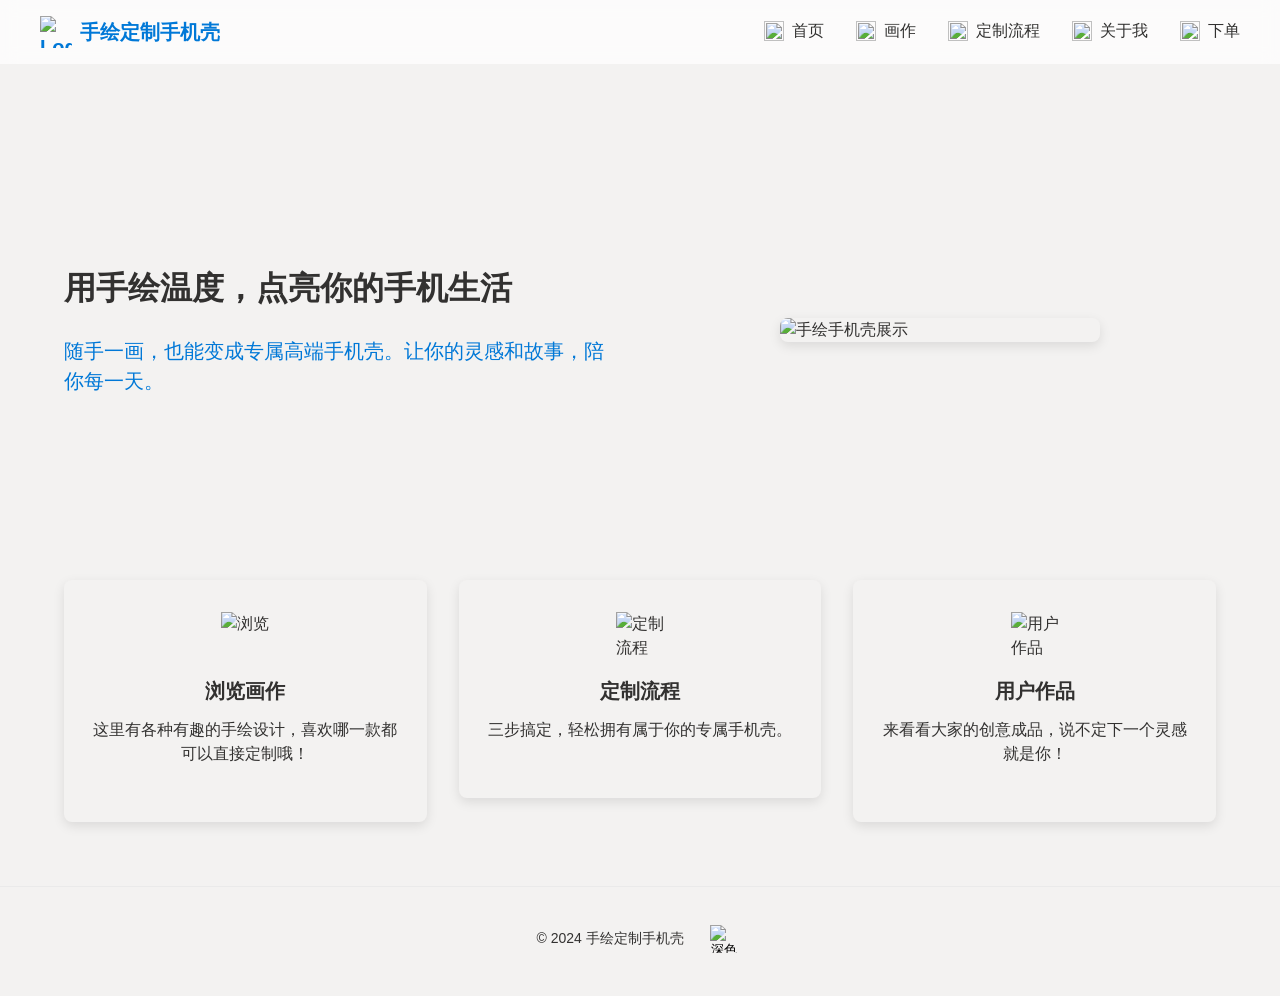
==== commit 4c88b1e4: "Remake 1.0 the all ".svg" is a fake photo" ====
--- a/index.html
+++ b/index.html
@@ -1,227 +1,88 @@
 <!DOCTYPE html>
-<html lang="zh-CN">
+<html lang="zh-cn">
 
 <head>
     <meta charset="UTF-8">
-    <meta name="viewport" content="width=device-width, initial-scale=1.0">
-    <title>//网站名字//</title>
+    <meta name="viewport" content="width=device-width,initial-scale=1.0">
+    <title>手绘定制手机壳 - Handcraft Tech Cases</title>
     <link rel="stylesheet" href="css/style.css">
-    <link href="//自定义字体链接，可留空//" rel="stylesheet">
-    <style>
-        .gallery-caption h3 {
-            font-weight: bold;
-            letter-spacing: 1.5px;
-            background: linear-gradient(90deg, var(--primary-color) 60%, var(--secondary-color) 100%);
-            -webkit-background-clip: text;
-            background-clip: text;
-            color: transparent;
-            text-shadow: 0 2px 12px #a5b4fc33;
-            padding: 0 8px;
-            display: inline-block;
-        }
-
-        .gallery-item,
-        .step-card,
-        .price-item,
-        .contact-card {
-            border-radius: var(--radius-large);
-            background: var(--mica-background);
-            backdrop-filter: var(--mica-blur);
-            -webkit-backdrop-filter: var(--mica-blur);
-            box-shadow: var(--shadow-light);
-        }
-
-        .gallery-img {
-            border-radius: var(--radius-medium) var(--radius-medium) 0 0;
-        }
-
-        .order-btn {
-            font-family: 'Segoe UI', 'Microsoft YaHei', Arial, sans-serif;
-            font-weight: 600;
-            letter-spacing: 1px;
-            border: none;
-            outline: none;
-            background: linear-gradient(90deg, var(--primary-color), var(--secondary-color));
-            color: #fff;
-            border-radius: 32px;
-            box-shadow: 0 2px 12px #a5b4fc33;
-            padding: 16px 40px;
-            font-size: 1.2rem;
-            cursor: pointer;
-            transition: background 0.2s, box-shadow 0.2s;
-        }
-
-        .order-btn:hover {
-            background: linear-gradient(90deg, var(--secondary-color), var(--primary-color));
-            box-shadow: 0 4px 24px #a5b4fc55;
-        }
-    </style>
 </head>
 
 <body>
-    <!-- 导航栏 -->
-    <nav class="navbar">
-        <div class="container">
-            <div class="logo">//LOGO或名称//</div>
-            <ul class="nav-links"></ul>
-                <li><a href="#gallery">//作品展示区标题//</a></li>
-                <li><a href="#process">//接单流程区标题//</a></li>
-                <li><a href="#pricing">//定价参考区标题//</a></li>
-                <li><a href="contact.html">//下单//</a></li>
-            </ul>
-            <div class="menu-toggle">
-                <span></span>
-                <span></span>
-                <span></span>
+    <!-- 顶部导航栏 -->
+    <header class="navbar" id="navbar">
+        <div class="nav-container">
+            <a href="index.html" class="nav-logo">
+                <img src="images/icons/logo.svg" alt="Logo" class="nav-logo-img">
+                <span class="nav-title">手绘定制手机壳</span>
+            </a>
+            <nav class="nav-links" id="navLinks">
+                <a href="index.html"><img src="images/icons/home.svg" alt="" class="nav-icon">首页</a>
+                <a href="artworks.html"><img src="images/icons/art.svg" alt="" class="nav-icon">画作</a>
+                <a href="customize.html"><img src="images/icons/custom.svg" alt="" class="nav-icon">定制流程</a>
+                <a href="about.html"><img src="images/icons/about.svg" alt="" class="nav-icon">关于我</a>
+                <a href="order.html"><img src="images/icons/order.svg" alt="" class="nav-icon">下单</a>
+            </nav>
+            <button class="nav-hamburger" id="navHamburger" aria-label="菜单">
+                <img src="images/icons/menu.svg" alt="菜单">
+            </button>
+        </div>
+        <!-- 手机端全屏菜单 -->
+        <div class="nav-mobile-overlay" id="navMobileOverlay">
+            <button class="nav-mobile-close" id="navMobileClose" aria-label="关闭">
+                <img src="images/icons/close.svg" alt="关闭">
+            </button>
+            <nav class="nav-mobile-links">
+                <a href="index.html"><img src="images/icons/home.svg" alt="" class="nav-icon">首页</a>
+                <a href="artworks.html"><img src="images/icons/art.svg" alt="" class="nav-icon">画作</a>
+                <a href="customize.html"><img src="images/icons/custom.svg" alt="" class="nav-icon">定制流程</a>
+                <a href="about.html"><img src="images/icons/about.svg" alt="" class="nav-icon">关于我</a>
+                <a href="order.html"><img src="images/icons/order.svg" alt="" class="nav-icon">下单</a>
+            </nav>
+        </div>
+    </header>
+
+    <main>
+        <!-- hero区 -->
+        <section class="hero">
+            <div class="hero-content">
+                <h1 class="hero-title">用手绘温度，点亮你的手机生活</h1>
+                <p class="hero-subtitle">随手一画，也能变成专属高端手机壳。让你的灵感和故事，陪你每一天。</p>
             </div>
-        </div>
-    </nav>
+            <div class="hero-visual">
+                <img src="images/hero/hero-case.png" alt="手绘手机壳展示" class="hero-img" id="heroImg">
+            </div>
+        </section>
 
-    <!-- 头图/自我介绍 -->
-    <section class="section hero">
-        <div class="container" style="text-align:center;">
-            <img src="//头像图片链接//">
-            <h1>//主标题//</h1>
-            <p style="font-size:1.15rem;color:var(--text-secondary);margin-bottom:0;">//自我介绍或副标题//</p>
-        </div>
-    </section>
+        <!-- 功能区块 -->
+        <section class="features">
+            <div class="feature-card">
+                <img src="images/icons/gallery.svg" alt="浏览" class="feature-icon">
+                <h2 class="feature-title">浏览画作</h2>
+                <p class="feature-desc">这里有各种有趣的手绘设计，喜欢哪一款都可以直接定制哦！</p>
+            </div>
+            <div class="feature-card">
+                <img src="images/icons/steps.svg" alt="定制流程" class="feature-icon">
+                <h2 class="feature-title">定制流程</h2>
+                <p class="feature-desc">三步搞定，轻松拥有属于你的专属手机壳。</p>
+            </div>
+            <div class="feature-card">
+                <img src="images/icons/gallery-user.svg" alt="用户作品" class="feature-icon">
+                <h2 class="feature-title">用户作品</h2>
+                <p class="feature-desc">来看看大家的创意成品，说不定下一个灵感就是你！</p>
+            </div>
+        </section>
+    </main>
 
-    <!-- 作品展示区 -->
-    <section id="gallery" class="section">
-        <div class="container">
-            <h2 class="section-title">//作品展示区标题//</h2>
-            <div class="gallery-grid">
-                <div class="gallery-item">
-                    <div class="gallery-img-container">
-                        <img class="gallery-img" src="//作品1图片链接//" alt="//作品1图片描述//" data-img-id="//1//"
-                            data-img-url="//作品1大图链接//">
-                        <div class="gallery-overlay">
-                            <span class="view-details">//查看详情按钮文字//</span>
-                        </div>
-                    </div>
-                    <div class="gallery-caption">
-                        <h3>//作品1标题//</h3>
-                        <p>//作品1简介//</p>
-                    </div>
-                </div>
-                <div class="gallery-item">
-                    <div class="gallery-img-container">
-                        <img class="gallery-img" src="//作品2图片链接//" alt="//作品2图片描述//"
-                            data-img-id="//2//" data-img-url="//作品2大图链接//">
-                        <div class="gallery-overlay">
-                            <span class="view-details">//查看详情按钮文字//</span>
-                        </div>
-                    </div>
-                    <div class="gallery-caption">
-                        <h3>//作品2标题//</h3>
-                        <p>//作品2简介//</p>
-                    </div>
-                </div>
-                <div class="gallery-item">
-                    <div class="gallery-img-container">
-                        <img class="gallery-img" src="//作品3图片链接//" alt="//作品3图片描述//"
-                            data-img-id="//3//" data-img-url="//作品3大图链接//">
-                        <div class="gallery-overlay">
-                            <span class="view-details">//查看详情按钮文字//</span>
-                        </div>
-                    </div>
-                    <div class="gallery-caption">
-                        <h3>//作品3标题//</h3>
-                        <p>//作品3简介//</p>
-                    </div>
-                </div>
-                <div class="gallery-item">
-                    <div class="gallery-img-container">
-                        <img class="gallery-img" src="//作品4图片链接//" alt="//作品4图片描述//"
-                            data-img-id="//4//" data-img-url="//作品4大图链接//">
-                        <div class="gallery-overlay">
-                            <span class="view-details">//查看详情按钮文字//</span>
-                        </div>
-                    </div>
-                    <div class="gallery-caption">
-                        <h3>//作品4标题//</h3>
-                        <p>//作品4简介//</p>
-                    </div>
-                </div>
-                <div class="gallery-item">
-                    <div class="gallery-img-container">
-                        <img class="gallery-img" src="//作品5图片链接//" alt="//作品5图片描述//"
-                            data-img-id="//5//" data-img-url="//作品5大图链接//">
-                        <div class="gallery-overlay">
-                            <span class="view-details">//查看详情按钮文字//</span>
-                        </div>
-                    </div>
-                    <div class="gallery-caption">
-                        <h3>//作品5标题//</h3>
-                        <p>//作品5简介//</p>
-                    </div>
-                </div>
-                <div class="gallery-item">
-                    <div class="gallery-img-container">
-                        <img class="gallery-img" src="//作品6图片链接//" alt="//作品6图片描述//"
-                            data-img-id="//6//" data-img-url="//作品6大图链接//">
-                        <div class="gallery-overlay">
-                            <span class="view-details">//查看详情按钮文字//</span>
-                        </div>
-                    </div>
-                    <div class="gallery-caption">
-                        <h3>//作品6标题//</h3>
-                        <p>//作品6简介//</p>
-                    </div>
-                </div>
-            </div>
-        </div>
-    </section>
-
-    <!-- 接单流程 -->
-    <section id="process" class="section">
-        <div class="container">
-            <h2 class="section-title">//接单流程区标题//</h2>
-            <div class="process-steps">
-                <div class="step-card">
-                    <div class="step-number">//步骤编号//</div>
-                    <h3 class="step-title">//步骤标题//</h3>
-                    <p class="step-description">//步骤描述//</p>
-                </div>
-                <!-- 可复制step-card结构添加更多步骤 -->
-            </div>
-        </div>
-    </section>
-
-    <!-- 定价参考 -->
-    <section id="pricing" class="section">
-        <div class="container">
-            <h2 class="section-title">//定价参考区标题//</h2>
-            <div class="pricing-card">
-                <div class="price-item">
-                    <h3>//服务名称//</h3>
-                    <div class="price-range">//价格区间//</div>
-                    <p>//服务描述//</p>
-                </div>
-                <!-- 可复制price-item结构添加更多服务 -->
-            </div>
-            <p style="color:#888;font-size:0.95rem;margin-top:18px;text-align:center;">
-                //定价说明补充，可选//
-            </p>
-        </div>
-    </section>
-
-    <!-- 页脚 -->
+    <!-- 底部 -->
     <footer class="footer">
-        <div class="container">
-            <p style="font-family:'Montserrat',sans-serif;font-size:1rem;letter-spacing:1px;">
-                //版权信息//
-            </p>
-        </div>
+        <span>© 2024 手绘定制手机壳</span>
+        <button class="darkmode-toggle" id="darkModeToggle" aria-label="切换深色模式">
+            <img src="images/icons/moon.svg" alt="深色模式" id="darkModeIcon">
+        </button>
     </footer>
 
-    <!-- 图片查看器 -->
-    <div class="image-viewer">
-        <span class="close-viewer">&times;</span>
-        <img class="viewer-content" src="" alt="//大图查看alt//">
-    </div>
-
-    <script src="js/main.js"></script>
+    <script src="js/script.js"></script>
 </body>
 
-</html>
+</html>
--- a/css/style.css
+++ b/css/style.css
@@ -1,498 +1,539 @@
-/* 基础样式重置与全局设置 */
-* {
+/* 
+handcraft-tech-cases/ （根目录，GitHub仓库名）
+├─ index.html （首页）
+├─ artworks.html （分类页）
+├─ animal-1.html、plant-1.html、custom-1.html （3个详情页）
+├─ customize.html （定制步骤页）
+├─ about.html （关于我页）
+├─ order.html （订单页）
+├─ success.html （成功页）
+├─ css/
+│  └─ style.css （所有样式，含深色模式变量、响应式媒体查询）
+├─ js/
+│  └─ script.js （交互逻辑：导航滚动效果、深色模式切换、图片放大、FAQ折叠等，分函数注释）
+└─ images/
+    ├─ hero/ （首页hero区图片）
+    ├─ artworks/ （画作原图+手机壳渲染图）
+    ├─ icons/ （微软风格图标SVG/PNG）
+    └─ assets/ （头像、二维码、按钮图标等）
+*/
+
+/* =========================
+   微软Fluent Design配色变量
+   ========================= */
+:root {
+    --primary: #0078D7;
+    --primary-dark: #0066CC;
+    --accent-yellow: #FFB900;
+    --bg-light: #F3F2F1;
+    --bg-dark: #1E1E1E;
+    --text-main: #323130;
+    --text-light: #fff;
+    --divider: #EAEAEA;
+    --shadow: 0 4px 12px rgba(0, 0, 0, 0.1);
+    --shadow-hover: 0 8px 16px rgba(0, 0, 0, 0.15);
+    --radius: 8px;
+    --radius-lg: 12px;
+    --transition: 0.3s cubic-bezier(.4, 0, .2, 1);
+}
+
+/* 深色模式变量 */
+body.darkmode {
+    --primary: var(--primary-dark);
+    --bg-light: var(--bg-dark);
+    --text-main: #F3F2F1;
+    --divider: #222;
+    --shadow: 0 4px 12px rgba(0, 0, 0, 0.4);
+    --shadow-hover: 0 8px 16px rgba(0, 0, 0, 0.5);
+}
+
+/* =========================
+   全局基础样式
+   ========================= */
+html,
+body {
     margin: 0;
     padding: 0;
-    box-sizing: border-box;
-    font-family: 'Segoe UI', Tahoma, Geneva, Verdana, sans-serif;
-}
-
-:root {
-    --primary-color: #2563eb;
-    --secondary-color: #6ee7b7;
-    --accent-color: #a5b4fc;
-    --background-color: #f3f6fb;
-    --mica-background: rgba(245, 245, 255, 0.85);
-    --mica-blur: blur(18px);
-    --text-primary: #1a1a1a;
-    --text-secondary: #5a5a5a;
-    --card-background: rgba(255, 255, 255, 0.7);
-    --shadow-light: 0 4px 16px rgba(0, 0, 0, 0.06);
-    --shadow-medium: 0 8px 32px rgba(0, 0, 0, 0.12);
-    --radius-small: 12px;
-    --radius-medium: 18px;
-    --radius-large: 28px;
-    --transition-fast: 0.18s cubic-bezier(.4, 0, .2, 1);
-    --transition-normal: 0.28s cubic-bezier(.4, 0, .2, 1);
-}
-
-body {
-    background: var(--background-color);
-    color: var(--text-primary);
-    line-height: 1.6;
-    overflow-x: hidden;
-}
-
-/* 容器圆角和阴影 */
-.container {
-    width: 100%;
-    max-width: 1200px;
-    margin: 0 auto;
-    padding: 0 20px;
-    border-radius: var(--radius-large);
-    background: var(--mica-background);
-    backdrop-filter: var(--mica-blur);
-    -webkit-backdrop-filter: var(--mica-blur);
-    box-shadow: var(--shadow-light);
-}
-
-/* 区块圆角和动画 */
-.section {
-    padding: 80px 0;
-    opacity: 0;
-    transform: translateY(20px);
-    transition: opacity var(--transition-normal), transform var(--transition-normal);
-    border-radius: var(--radius-large);
-    background: var(--mica-background);
-    backdrop-filter: var(--mica-blur);
-    -webkit-backdrop-filter: var(--mica-blur);
-    box-shadow: var(--shadow-light);
-    margin-bottom: 32px;
-}
-
-.section.visible {
-    opacity: 1;
-    transform: translateY(0);
-}
-
-.section-title {
-    font-size: 2.6rem;
-    margin-bottom: 40px;
-    font-weight: bold;
-    letter-spacing: 2px;
-    color: var(--primary-color);
-    border-radius: var(--radius-medium);
-    background: linear-gradient(90deg, var(--primary-color) 60%, var(--secondary-color) 100%);
-    -webkit-background-clip: text;
-    background-clip: text;
-    color: transparent;
-    text-shadow: 0 2px 12px #a5b4fc33;
-    padding: 0 8px;
-    display: inline-block;
-}
-
-/* 导航栏微软风 */
+    background: var(--bg-light);
+    color: var(--text-main);
+    font-family: 'Segoe UI', 'Microsoft YaHei', Arial, sans-serif;
+    font-size: 16px;
+    line-height: 1.5;
+    min-height: 100vh;
+    transition: background var(--transition), color var(--transition);
+}
+
+h1,
+h2,
+h3,
+h4 {
+    font-family: 'Segoe UI', Arial, sans-serif;
+    margin: 0 0 16px 0;
+    font-weight: 700;
+}
+
+h1 {
+    font-size: 32px;
+}
+
+h2 {
+    font-size: 24px;
+}
+
+h3 {
+    font-size: 20px;
+}
+
+p {
+    margin: 0 0 24px 0;
+}
+
+a {
+    color: var(--primary);
+    text-decoration: none;
+    transition: color var(--transition);
+}
+
+img {
+    max-width: 100%;
+    display: block;
+}
+
+/* =========================
+   导航栏
+   ========================= */
 .navbar {
     position: fixed;
     top: 0;
     left: 0;
+    right: 0;
     width: 100%;
-    padding: 15px 0;
-    z-index: 1000;
-    transition: all var(--transition-normal);
-    background: var(--mica-background);
-    backdrop-filter: var(--mica-blur);
-    -webkit-backdrop-filter: var(--mica-blur);
-    box-shadow: 0 2px 16px rgba(37, 99, 235, 0.08);
-    border-bottom: 1.5px solid #e5e7eb;
-    border-radius: 0 0 var(--radius-large) var(--radius-large);
+    z-index: 100;
+    background: rgba(255, 255, 255, 0.7);
+    backdrop-filter: blur(8px);
+    box-shadow: none;
+    transition: background var(--transition), box-shadow var(--transition);
+}
+
+body.darkmode .navbar {
+    background: rgba(30, 30, 30, 0.85);
 }
 
 .navbar.scrolled {
-    background: rgba(255, 255, 255, 0.95);
-    box-shadow: 0 4px 24px rgba(37, 99, 235, 0.13);
-    border-bottom: 1.5px solid #e0e0e0;
-    padding: 10px 0;
-}
-
-.navbar .container {
-    display: flex;
+    background: var(--bg-light);
+    box-shadow: 0 2px 8px rgba(0, 0, 0, 0.04);
+}
+
+body.darkmode .navbar.scrolled {
+    background: var(--bg-dark);
+}
+
+.nav-container {
+    max-width: 1200px;
+    margin: 0 auto;
+    display: flex;
+    align-items: center;
+    height: 64px;
+    padding: 0 24px;
     justify-content: space-between;
-    align-items: center;
-    background: none;
-    box-shadow: none;
-    border-radius: 0;
-}
-
-.logo {
-    font-size: 2rem;
+}
+
+.nav-logo {
+    display: flex;
+    align-items: center;
+    font-size: 20px;
     font-weight: 700;
-    background: linear-gradient(90deg, var(--primary-color), var(--secondary-color));
-    -webkit-background-clip: text;
-    background-clip: text;
-    color: transparent;
-    letter-spacing: 2px;
-    border-radius: var(--radius-medium);
-    padding: 4px 12px;
+    color: var(--primary);
+}
+
+.nav-logo-img {
+    width: 32px;
+    height: 32px;
+    margin-right: 8px;
+}
+
+.nav-title {
+    font-family: 'Segoe UI', Arial, sans-serif;
 }
 
 .nav-links {
     display: flex;
-    list-style: none;
-    background: none;
-    border-radius: var(--radius-medium);
-}
-
-.nav-links li {
-    margin-left: 30px;
+    gap: 32px;
 }
 
 .nav-links a {
-    text-decoration: none;
-    color: var(--text-primary);
-    font-weight: 500;
-    font-size: 1.08rem;
-    padding: 8px 18px;
-    border-radius: var(--radius-small);
-    transition: background var(--transition-fast), color var(--transition-fast);
-    position: relative;
+    display: flex;
+    align-items: center;
+    font-size: 16px;
+    color: var(--text-main);
+    padding: 8px 0;
+    border-bottom: 2px solid transparent;
+    transition: border-color var(--transition), color var(--transition);
 }
 
 .nav-links a:hover,
 .nav-links a.active {
-    background: linear-gradient(90deg, var(--primary-color) 60%, var(--secondary-color) 100%);
-    color: #fff;
-}
-
-.menu-toggle {
+    color: var(--primary);
+    border-bottom: 2px solid var(--primary);
+}
+
+.nav-icon {
+    width: 20px;
+    height: 20px;
+    margin-right: 8px;
+}
+
+/* 汉堡菜单（移动端） */
+.nav-hamburger {
     display: none;
+    background: none;
+    border: none;
+    padding: 8px;
     cursor: pointer;
 }
 
-/* 头图/自我介绍微软风 */
-.hero {
-    background: linear-gradient(120deg, #e0e7ef 0%, #f3f6fb 100%);
-    color: var(--primary-color);
-    text-align: center;
-    padding: 120px 0 60px 0;
-    position: relative;
-    overflow: hidden;
-    border-radius: var(--radius-large);
-    box-shadow: var(--shadow-light);
-}
-
-.hero img {
-    border-radius: 50%;
-    box-shadow: 0 4px 24px #a5b4fc33;
-    width: 120px;
-    height: 120px;
-    object-fit: cover;
-    margin-bottom: 18px;
-    background: #fff;
-    border: 4px solid #e0e7ef;
-}
-
-/* 作品展示区微软风 */
-.gallery-grid {
-    display: grid;
-    grid-template-columns: repeat(auto-fill, minmax(280px, 1fr));
-    gap: 30px;
-}
-
-.gallery-item {
-    background: var(--mica-background);
-    border-radius: var(--radius-large);
-    overflow: hidden;
-    box-shadow: var(--shadow-light);
-    transition: transform var(--transition-normal), box-shadow var(--transition-normal);
-    cursor: pointer;
-    border: 1.5px solid #e0e0e0;
-}
-
-.gallery-item:hover {
-    transform: translateY(-5px) scale(1.03);
-    box-shadow: var(--shadow-medium);
-}
-
-.gallery-img-container {
-    position: relative;
-    overflow: hidden;
-    border-radius: var(--radius-medium) var(--radius-medium) 0 0;
-}
-
-.gallery-img {
-    width: 100%;
-    height: 220px;
-    background-color: #e0e0e0;
-    display: flex;
-    align-items: center;
-    justify-content: center;
-    color: var(--text-secondary);
-    font-size: 0.9rem;
-    border-radius: var(--radius-medium) var(--radius-medium) 0 0;
-    object-fit: cover;
-    box-shadow: 0 2px 12px #a5b4fc22;
-    transition: transform var(--transition-normal), box-shadow var(--transition-normal);
-}
-
-.gallery-overlay {
-    position: absolute;
+.nav-hamburger img {
+    width: 28px;
+    height: 28px;
+}
+
+/* 手机端全屏菜单 */
+.nav-mobile-overlay {
+    display: none;
+    position: fixed;
+    z-index: 200;
     top: 0;
     left: 0;
-    width: 100%;
-    height: 100%;
-    background: linear-gradient(to top, rgba(37, 99, 235, 0.18) 0%, transparent 100%);
-    display: flex;
-    align-items: flex-end;
+    right: 0;
+    bottom: 0;
+    background: var(--bg-light);
+    flex-direction: column;
+    align-items: center;
     justify-content: center;
-    opacity: 0;
-    transition: opacity var(--transition-normal);
-}
-
-.gallery-item:hover .gallery-overlay {
-    opacity: 1;
-}
-
-.gallery-item:hover .gallery-img {
-    transform: scale(1.05);
-    box-shadow: 0 6px 24px #a5b4fc33;
-}
-
-.view-details {
-    color: #fff;
-    padding: 10px 24px;
-    background: linear-gradient(90deg, var(--primary-color), var(--secondary-color));
-    border-radius: var(--radius-small);
-    margin-bottom: 20px;
-    font-size: 1rem;
-    font-weight: 500;
+    transition: opacity var(--transition);
+}
+
+body.darkmode .nav-mobile-overlay {
+    background: var(--bg-dark);
+}
+
+.nav-mobile-overlay.active {
+    display: flex;
+}
+
+.nav-mobile-close {
+    position: absolute;
+    top: 24px;
+    right: 24px;
+    background: none;
     border: none;
-    box-shadow: 0 2px 8px #a5b4fc33;
-    transition: background var(--transition-fast);
-}
-
-.view-details:hover {
-    background: linear-gradient(90deg, var(--secondary-color), var(--primary-color));
-}
-
-.gallery-caption {
-    padding: 20px 15px;
+    cursor: pointer;
+}
+
+.nav-mobile-close img {
+    width: 32px;
+    height: 32px;
+}
+
+.nav-mobile-links {
+    display: flex;
+    flex-direction: column;
+    gap: 32px;
+    align-items: center;
+}
+
+.nav-mobile-links a {
+    font-size: 24px;
+    color: var(--text-main);
+    display: flex;
+    align-items: center;
+    transition: color var(--transition);
+}
+
+.nav-mobile-links a:hover {
+    color: var(--primary);
+}
+
+/* =========================
+   hero区
+   ========================= */
+.hero {
+    display: flex;
+    align-items: center;
+    justify-content: space-between;
+    max-width: 1200px;
+    margin: 96px auto 0 auto;
+    padding: 48px 24px 0 24px;
+    min-height: 420px;
+    gap: 48px;
+}
+
+.hero-content {
+    flex: 1 1 0;
+}
+
+.hero-title {
+    font-size: 32px;
+    font-family: 'Segoe UI', Arial, sans-serif;
+    font-weight: 700;
+    margin-bottom: 24px;
+}
+
+.hero-subtitle {
+    font-size: 20px;
+    color: var(--primary);
+    margin-bottom: 0;
+}
+
+.hero-visual {
+    flex: 1 1 0;
+    display: flex;
+    align-items: center;
+    justify-content: center;
+}
+
+.hero-img {
+    width: 320px;
+    max-width: 100%;
+    border-radius: var(--radius);
+    box-shadow: var(--shadow);
+    transition: transform 2s cubic-bezier(.4, 0, .2, 1);
+    /* 动画由JS控制 */
+}
+
+/* =========================
+   功能区块
+   ========================= */
+.features {
+    display: flex;
+    gap: 32px;
+    max-width: 1200px;
+    margin: 64px auto 0 auto;
+    padding: 0 24px;
+    justify-content: center;
+}
+
+.feature-card {
+    background: var(--bg-light);
+    border-radius: var(--radius);
+    box-shadow: var(--shadow);
+    padding: 32px 24px;
+    flex: 1 1 0;
+    min-width: 240px;
+    display: flex;
+    flex-direction: column;
+    align-items: center;
+    transition: box-shadow var(--transition), transform var(--transition), background var(--transition);
+    cursor: pointer;
+}
+
+.feature-card:hover {
+    box-shadow: var(--shadow-hover);
+    transform: translateY(-4px);
+    background: #fff;
+}
+
+body.darkmode .feature-card:hover {
+    background: #232323;
+}
+
+.feature-icon {
+    width: 48px;
+    height: 48px;
+    margin-bottom: 16px;
+}
+
+.feature-title {
+    font-size: 20px;
+    font-weight: 700;
+    margin-bottom: 12px;
+}
+
+.feature-desc {
+    font-size: 16px;
+    color: var(--text-main);
     text-align: center;
 }
 
-.gallery-caption h3 {
-    font-size: 1.18rem;
-    margin-bottom: 5px;
-    color: var(--primary-color);
-    font-weight: bold;
-    border-radius: var(--radius-small);
-}
-
-.gallery-caption p {
-    font-size: 0.95rem;
-    color: var(--text-secondary);
-    margin: 0;
-}
-
-/* 流程卡片微软风 */
-.process-steps {
-    display: grid;
-    grid-template-columns: repeat(auto-fit, minmax(250px, 1fr));
-    gap: 30px;
-}
-
-.step-card {
-    padding: 32px 24px;
-    border-radius: var(--radius-large);
-    background: var(--mica-background);
-    box-shadow: var(--shadow-light);
-    color: var(--text-primary);
-    border: 1.5px solid #e0e0e0;
-    transition: transform var(--transition-normal);
-}
-
-.step-card:hover {
-    transform: translateY(-5px);
-    box-shadow: var(--shadow-medium);
-}
-
-.step-number {
-    width: 44px;
-    height: 44px;
-    background: linear-gradient(90deg, var(--primary-color), var(--secondary-color));
+/* =========================
+   底部
+   ========================= */
+.footer {
+    margin-top: 64px;
+    padding: 32px 0 24px 0;
+    background: none;
+    text-align: center;
+    color: var(--text-main);
+    font-size: 14px;
+    border-top: 1px solid var(--divider);
+    position: relative;
+}
+
+.darkmode-toggle {
+    background: none;
+    border: none;
+    margin-left: 16px;
+    cursor: pointer;
+    vertical-align: middle;
+    width: 40px;
+    height: 40px;
     border-radius: 50%;
-    display: flex;
-    align-items: center;
-    justify-content: center;
-    font-size: 1.3rem;
-    font-weight: bold;
-    margin-bottom: 20px;
-    color: #fff;
-    box-shadow: 0 2px 8px #a5b4fc22;
-}
-
-.step-title {
-    font-size: 1.3rem;
-    margin-bottom: 12px;
-    color: var(--primary-color);
-}
-
-.step-description {
-    opacity: 0.92;
-    color: var(--text-secondary);
-}
-
-/* 定价卡片微软风 */
-.pricing-card {
-    background: var(--mica-background);
-    box-shadow: var(--shadow-light);
-    border-radius: var(--radius-large);
-    padding: 40px;
-    border: 1.5px solid #e0e0e0;
-}
-
-.price-item {
-    display: flex;
-    flex-direction: column;
-    padding: 20px;
-    border-bottom: 1px solid #e5e7eb;
-    border-radius: var(--radius-medium);
-    transition: background-color var(--transition-normal);
-}
-
-.price-item:hover {
-    background-color: rgba(245, 245, 255, 0.7);
-}
-
-.price-item:last-child {
-    border-bottom: none;
-}
-
-.price-item h3 {
-    font-size: 1.18rem;
-    margin-bottom: 10px;
-    color: var(--primary-color);
-    font-weight: bold;
-}
-
-.price-range {
-    font-size: 1.3rem;
-    font-weight: bold;
-    color: var(--secondary-color);
-    margin-bottom: 10px;
-}
-
-/* 联系方式卡片微软风 */
-.contact-card {
-    background: var(--mica-background);
-    box-shadow: var(--shadow-light);
-    border-radius: var(--radius-large);
-    padding: 40px;
-    display: grid;
-    grid-template-columns: repeat(auto-fit, minmax(250px, 1fr));
-    gap: 30px;
-    border: 1.5px solid #e0e0e0;
-}
-
-.contact-method h3 {
-    font-size: 1.15rem;
-    margin-bottom: 12px;
-    color: var(--primary-color);
-    font-weight: bold;
-}
-
-.contact-value {
-    padding: 15px;
-    background-color: rgba(245, 245, 255, 0.7);
-    border-radius: var(--radius-small);
-    border: 1px dashed #e0e0e0;
-    min-height: 50px;
-    display: flex;
-    align-items: center;
-    color: var(--text-primary);
-    font-size: 1.08rem;
-}
-
-/* 页脚微软风 */
-.footer {
-    background: var(--mica-background);
-    color: var(--primary-color);
-    padding: 30px 0;
-    text-align: center;
-    border-radius: var(--radius-large) var(--radius-large) 0 0;
-    box-shadow: 0 -2px 12px #a5b4fc22;
-    font-weight: bold;
-}
-
-/* 图片查看器微软风 */
-.image-viewer {
-    position: fixed;
-    top: 0;
-    left: 0;
-    width: 100%;
-    height: 100%;
-    background: rgba(37, 99, 235, 0.93);
-    display: none;
-    align-items: center;
-    justify-content: center;
-    z-index: 2000;
-    backdrop-filter: blur(12px);
-}
-
-.image-viewer.active {
-    display: flex;
-}
-
-.close-viewer {
-    position: absolute;
-    top: 20px;
-    right: 30px;
-    color: #fff;
-    font-size: 2.5rem;
-    cursor: pointer;
-    transition: color var(--transition-fast);
-}
-
-.close-viewer:hover {
-    color: var(--secondary-color);
-}
-
-.viewer-content {
-    max-width: 90%;
-    max-height: 80%;
-    border-radius: var(--radius-medium);
-    border: 4px solid #fff;
-    box-shadow: 0 8px 32px #a5b4fc55;
-    background: #fff;
-}
-
-/* 响应式优化 */
-@media (max-width: 768px) {
-    .section-title {
-        font-size: 2rem;
-    }
-
-    .container {
+    transition: background var(--transition);
+}
+
+.darkmode-toggle:hover {
+    background: rgba(0, 120, 215, 0.08);
+}
+
+.darkmode-toggle img {
+    width: 28px;
+    height: 28px;
+}
+
+/* =========================
+   响应式布局
+   ========================= */
+@media (max-width: 1200px) {
+
+    .nav-container,
+    .hero,
+    .features,
+    .artworks-grid,
+    .artworks-filter,
+    main>section,
+    .footer {
+        max-width: 100vw !important;
+    }
+}
+
+@media (max-width: 1024px) {
+    .hero {
+        flex-direction: column;
+        gap: 24px;
+        min-height: 320px;
+        padding-top: 64px;
+    }
+
+    .features {
+        flex-direction: column;
+        gap: 24px;
+    }
+
+    /* artworks grid 2列 */
+    .artworks-grid {
+        grid-template-columns: repeat(2, 1fr) !important;
+        gap: 24px !important;
+    }
+
+    /* 详情页/关于页横向布局变为纵向 */
+    main>section,
+    .about-section {
+        flex-direction: column !important;
+        gap: 32px !important;
+        align-items: stretch !important;
+    }
+}
+
+@media (max-width: 800px) {
+    .artworks-grid {
+        grid-template-columns: 1fr !important;
+        gap: 16px !important;
+        padding: 0 8px 32px 8px !important;
+    }
+
+    .artworks-filter {
+        gap: 16px !important;
+        padding: 0 8px 8px 8px !important;
+    }
+
+    .features {
+        padding: 0 8px !important;
+    }
+
+    .feature-card {
+        min-width: 0;
+        padding: 24px 8px;
+    }
+
+    .hero {
+        padding: 32px 8px 0 8px;
+        margin-top: 72px;
+    }
+
+    main>section,
+    .about-section {
+        padding: 0 8px !important;
+    }
+}
+
+@media (max-width: 640px) {
+    .nav-links {
+        display: none;
+    }
+
+    .nav-hamburger {
+        display: block;
+    }
+
+    .nav-container {
         padding: 0 8px;
     }
 
-    .gallery-grid,
-    .process-steps {
-        grid-template-columns: repeat(auto-fill, minmax(180px, 1fr));
-    }
-
-    .pricing-card,
-    .contact-card {
-        padding: 18px;
-    }
-}
-
-@media (max-width: 480px) {
-    .section {
-        padding: 40px 0;
-    }
-
-    .section-title {
-        font-size: 1.4rem;
-    }
-
-    .gallery-grid,
-    .process-steps,
-    .contact-card {
-        grid-template-columns: 1fr;
-    }
-
-    .pricing-card,
-    .contact-card {
-        padding: 10px;
-    }
+    .hero {
+        padding: 24px 4px 0 4px;
+        margin-top: 64px;
+    }
+
+    .features {
+        padding: 0 4px;
+    }
+
+    .feature-card {
+        min-width: 0;
+        padding: 18px 4px;
+    }
+
+    .artworks-grid {
+        grid-template-columns: 1fr !important;
+        gap: 12px !important;
+        padding: 0 4px 24px 4px !important;
+    }
+
+    .artworks-filter {
+        gap: 8px !important;
+        padding: 0 4px 8px 4px !important;
+    }
+
+    /* 详情页/关于页图片居中，宽度自适应 */
+    main>section,
+    .about-section {
+        flex-direction: column !important;
+        gap: 24px !important;
+        align-items: stretch !important;
+        padding: 0 4px !important;
+    }
+
+    .detail-img-box img,
+    .about-section img {
+        max-width: 100% !important;
+        height: auto !important;
+    }
+
+    .footer {
+        padding: 24px 0 16px 0;
+        font-size: 13px;
+    }
+}
+
+/* 让详情页和about页的section自适应布局 */
+main>section,
+.about-section {
+    display: flex;
+    gap: 48px;
+    align-items: flex-start;
+    flex-wrap: wrap;
+    padding: 0 24px 48px 24px;
+    margin: 0 auto;
+    max-width: 1200px;
+    box-sizing: border-box;
 }
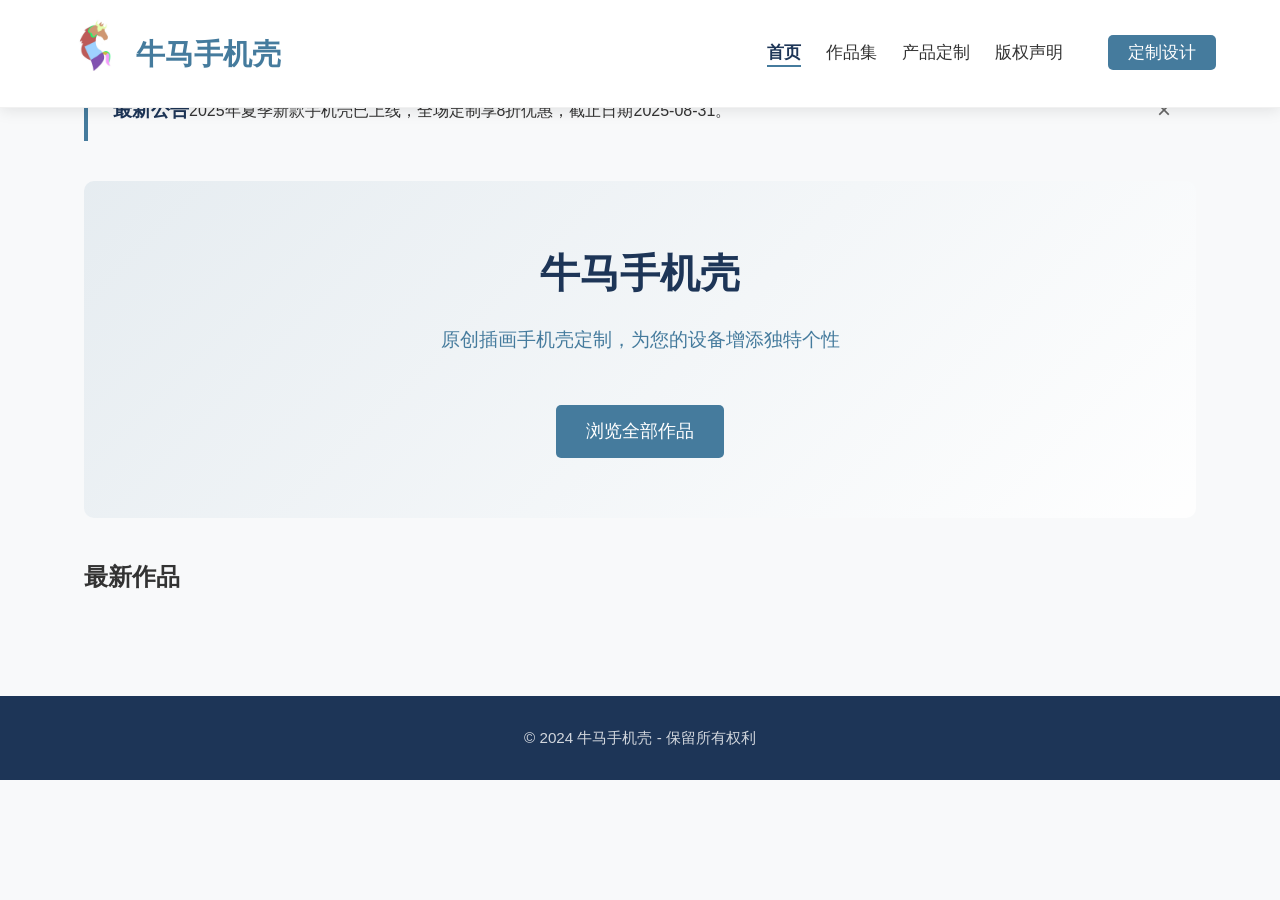
==== commit f795e4d9: "website 1.2 update , photo test Photo Test" ====
--- a/index.html
+++ b/index.html
@@ -1,88 +1,239 @@
 <!DOCTYPE html>
-<html lang="zh-cn">
+<html lang="zh-CN">
 
 <head>
     <meta charset="UTF-8">
-    <meta name="viewport" content="width=device-width,initial-scale=1.0">
-    <title>手绘定制手机壳 - Handcraft Tech Cases</title>
-    <link rel="stylesheet" href="css/style.css">
+    <meta name="viewport" content="width=device-width, initial-scale=1.0">
+    <title>牛马手机壳 - 原创插画手机壳定制</title>
+    <link rel="stylesheet" href="styles.css">
+    <style>
+        /* 页面特定样式 */
+        .logo-icon img {
+            width: 64px;
+            height: 64px;
+        }
+
+        .hero {
+            text-align: center;
+            padding: 60px 20px;
+            background: linear-gradient(135deg, rgba(69, 123, 157, 0.1) 0%, rgba(255, 255, 255, 0.9) 100%);
+            border-radius: 10px;
+            margin: 40px 0;
+        }
+
+        .hero h1 {
+            font-size: 2.5rem;
+            color: #1d3557;
+            margin-bottom: 20px;
+        }
+
+        .hero p {
+            font-size: 1.2rem;
+            color: #457b9d;
+            max-width: 700px;
+            margin: 0 auto 30px;
+        }
+
+        .btn-primary {
+            display: inline-block;
+            background-color: #457b9d;
+            color: white;
+            padding: 12px 30px;
+            border-radius: 5px;
+            text-decoration: none;
+            margin-top: 20px;
+            font-weight: 500;
+            font-size: 1.1rem;
+            transition: background-color 0.3s ease, transform 0.3s ease;
+        }
+
+        .btn-primary:hover {
+            background-color: #1d3557;
+            transform: translateY(-3px);
+        }
+
+        .latest-works {
+            margin: 40px 0;
+        }
+
+        .grid-container {
+            display: grid;
+            grid-template-columns: repeat(auto-fill, minmax(250px, 1fr));
+            gap: 25px;
+            margin-top: 20px;
+        }
+
+        .work-card {
+            border-radius: 8px;
+            overflow: hidden;
+            box-shadow: 0 3px 10px rgba(0, 0, 0, 0.1);
+            transition: transform 0.3s ease, box-shadow 0.3s ease;
+            opacity: 0;
+            transform: translateY(20px);
+        }
+
+        .work-card img {
+            width: 100%;
+            height: 200px;
+            object-fit: cover;
+        }
+
+        .work-info {
+            padding: 15px;
+            background-color: white;
+        }
+
+        .work-title {
+            font-size: 1.1rem;
+            margin: 0 0 10px 0;
+            color: #333;
+        }
+
+        .work-date {
+            color: #666;
+            font-size: 0.9rem;
+            margin: 0;
+        }
+    </style>
 </head>
 
 <body>
-    <!-- 顶部导航栏 -->
-    <header class="navbar" id="navbar">
-        <div class="nav-container">
-            <a href="index.html" class="nav-logo">
-                <img src="images/icons/logo.svg" alt="Logo" class="nav-logo-img">
-                <span class="nav-title">手绘定制手机壳</span>
-            </a>
-            <nav class="nav-links" id="navLinks">
-                <a href="index.html"><img src="images/icons/home.svg" alt="" class="nav-icon">首页</a>
-                <a href="artworks.html"><img src="images/icons/art.svg" alt="" class="nav-icon">画作</a>
-                <a href="customize.html"><img src="images/icons/custom.svg" alt="" class="nav-icon">定制流程</a>
-                <a href="about.html"><img src="images/icons/about.svg" alt="" class="nav-icon">关于我</a>
-                <a href="order.html"><img src="images/icons/order.svg" alt="" class="nav-icon">下单</a>
+    <header>
+        <div class="header-container container">
+            <a href=" " class="logo">
+                <span class="logo-icon"><img src="photo/logo1.jpg" width="64" height="64" alt="logo"></span>
+                牛马手机壳
+            </a >
+            
+            <nav id="mainNav">
+                <ul>
+                    <li><a href="index.html" class="active">首页</a ></li>
+                    <li><a href="gallery.html">作品集</a ></li>
+                    <li><a href="products.html">产品定制</a ></li>
+                    <li><a href="copyright.html">版权声明</a ></li>
+                    <li><a href="customize.html" class="cta-btn">定制设计</a ></li>
+                </ul>
             </nav>
-            <button class="nav-hamburger" id="navHamburger" aria-label="菜单">
-                <img src="images/icons/menu.svg" alt="菜单">
-            </button>
-        </div>
-        <!-- 手机端全屏菜单 -->
-        <div class="nav-mobile-overlay" id="navMobileOverlay">
-            <button class="nav-mobile-close" id="navMobileClose" aria-label="关闭">
-                <img src="images/icons/close.svg" alt="关闭">
-            </button>
-            <nav class="nav-mobile-links">
-                <a href="index.html"><img src="images/icons/home.svg" alt="" class="nav-icon">首页</a>
-                <a href="artworks.html"><img src="images/icons/art.svg" alt="" class="nav-icon">画作</a>
-                <a href="customize.html"><img src="images/icons/custom.svg" alt="" class="nav-icon">定制流程</a>
-                <a href="about.html"><img src="images/icons/about.svg" alt="" class="nav-icon">关于我</a>
-                <a href="order.html"><img src="images/icons/order.svg" alt="" class="nav-icon">下单</a>
-            </nav>
+            
+            <div class="menu-toggle" id="mobileMenu">
+                ☰
+            </div>
         </div>
     </header>
-
-    <main>
-        <!-- hero区 -->
-        <section class="hero">
-            <div class="hero-content">
-                <h1 class="hero-title">用手绘温度，点亮你的手机生活</h1>
-                <p class="hero-subtitle">随手一画，也能变成专属高端手机壳。让你的灵感和故事，陪你每一天。</p>
-            </div>
-            <div class="hero-visual">
-                <img src="images/hero/hero-case.png" alt="手绘手机壳展示" class="hero-img" id="heroImg">
+    
+    <main class="container">
+        <!-- 公告区域 -->
+        <section class="announcement">
+            <div class="announcement-content">
+                <h2>最新公告</h2>
+                <p>2025年夏季新款手机壳已上线，全场定制享8折优惠，截止日期2025-08-31。</p >
+                <button class="close-btn">&times;</button>
             </div>
         </section>
 
-        <!-- 功能区块 -->
-        <section class="features">
-            <div class="feature-card">
-                <img src="images/icons/gallery.svg" alt="浏览" class="feature-icon">
-                <h2 class="feature-title">浏览画作</h2>
-                <p class="feature-desc">这里有各种有趣的手绘设计，喜欢哪一款都可以直接定制哦！</p>
-            </div>
-            <div class="feature-card">
-                <img src="images/icons/steps.svg" alt="定制流程" class="feature-icon">
-                <h2 class="feature-title">定制流程</h2>
-                <p class="feature-desc">三步搞定，轻松拥有属于你的专属手机壳。</p>
-            </div>
-            <div class="feature-card">
-                <img src="images/icons/gallery-user.svg" alt="用户作品" class="feature-icon">
-                <h2 class="feature-title">用户作品</h2>
-                <p class="feature-desc">来看看大家的创意成品，说不定下一个灵感就是你！</p>
-            </div>
+        <!-- 英雄区域 -->
+        <section class="hero">
+            <h1>牛马手机壳</h1>
+            <p>原创插画手机壳定制，为您的设备增添独特个性</p >
+            <a href="gallery.html" class="btn-primary">浏览全部作品</a >
+        </section>
+
+        <!-- 最新作品展示 -->
+        <section class="latest-works">
+            <h2>最新作品</h2>
+            <div id="works-container" class="grid-container"></div>
         </section>
     </main>
-
-    <!-- 底部 -->
-    <footer class="footer">
-        <span>© 2024 手绘定制手机壳</span>
-        <button class="darkmode-toggle" id="darkModeToggle" aria-label="切换深色模式">
-            <img src="images/icons/moon.svg" alt="深色模式" id="darkModeIcon">
-        </button>
+    
+    <footer>
+        <div class="container">
+            <p>&copy; 2024 牛马手机壳 - 保留所有权利</p >
+        </div>
     </footer>
-
-    <script src="js/script.js"></script>
-</body>
-
-</html>+    
+    <script>
+        // 移动端菜单切换
+        document.getElementById('mobileMenu').addEventListener('click', function() {
+            document.getElementById('mainNav').classList.toggle('nav-active');
+        });
+        
+        // 关闭公告功能
+        document.querySelector('.close-btn').addEventListener('click', function () {
+            document.querySelector('.announcement').style.display = 'none';
+        });
+        
+        // 加载最新作品
+        document.addEventListener('DOMContentLoaded', function () {
+            const container = document.getElementById('works-container');
+            
+    </script>      
+    <script>
+            // 模拟数据加载
+            
+const mockWorks = [
+                {
+                    title: "夏日海洋系列",
+                    thumbnail: "assets/images/works/works1.jpg", 
+                    date: "2025-07-15"
+                },
+                {
+                    title: "森林奇遇插画",
+                    thumbnail: "assets/images/works/works2.jpg", 
+                    date: "2025-07-10"
+                },
+                {
+                    title: "城市涂鸦艺术",
+                    thumbnail: "assets/images/works/works3.jpg", 
+                    date: "2025-07-05"
+                },
+                {
+                    title: "极光幻想主题",
+                    thumbnail: "assets/images/works/works4.jpg", 
+                    date: "2025-06-28"
+                },
+                {
+                    title: "复古蒸汽朋克",
+                    thumbnail: "assets/images/works/works5.jpg", 
+                    date: "2025-06-20"
+                },
+                {
+                    title: "简约几何美学",
+                    thumbnail: "assets/images/works/works6.jpg", 
+                    date: "2025-06-15"
+                }
+            ];            
+            // 显示作品
+            mockWorks.forEach((work, index) => {
+                const workCard = document.createElement('div');
+                workCard.className = 'work-card';
+                workCard.innerHTML = `
+                    <img src="${work.thumbnail}" alt="${work.title}">
+                    <div class="work-info">
+                        <h3 class="work-title">${work.title}</h3>
+                        <p class="work-date">${work.date}</p >
+                    </div>
+                `;
+                container.appendChild(workCard);
+                
+                // 延迟加载动画
+                setTimeout(() => {
+                    workCard.classList.add('loaded');
+                }, 100 * index);
+            });
+            
+            // 高亮当前页面导航
+            const currentPage = window.location.pathname.split('/').pop() || 'index.html';
+            const navLinks = document.querySelectorAll('nav a');
+            
+            navLinks.forEach(link => {
+                const linkPage = link.getAttribute('href');
+                if (currentPage === linkPage) {
+                    link.classList.add('active');
+                } else {
+                    link.classList.remove('active');
+                }
+            });
+        });
+            });
+        });
+    </script>
--- a/styles.css
+++ b/styles.css
@@ -0,0 +1,241 @@
+/* 基础公共样式 */
+* {
+    margin: 0;
+    padding: 0;
+    box-sizing: border-box;
+}
+
+body {
+    font-family: 'Segoe UI', Tahoma, Geneva, Verdana, sans-serif;
+    line-height: 1.6;
+    color: #333;
+    background-color: #f8f9fa;
+    padding-top: 80px;
+}
+
+.container {
+    width: 90%;
+    max-width: 1200px;
+    margin: 0 auto;
+    padding: 0 20px;
+}
+
+/* 统一导航栏样式 */
+header {
+    position: fixed;
+    top: 0;
+    left: 0;
+    width: 100%;
+    background-color: white;
+    box-shadow: 0 2px 15px rgba(0, 0, 0, 0.1);
+    z-index: 1000;
+    border-bottom: 1px solid #f1f1f1;
+}
+
+.header-container {
+    display: flex;
+    justify-content: space-between;
+    align-items: center;
+    padding: 15px 0;
+}
+
+.logo {
+    font-size: 1.8rem;
+    font-weight: 700;
+    color: #457b9d;
+    text-decoration: none;
+    display: flex;
+    align-items: center;
+}
+
+.logo-icon {
+    margin-right: 8px;
+    font-size: 1.8rem;
+}
+
+nav ul {
+    display: flex;
+    list-style: none;
+}
+
+nav li {
+    margin-left: 25px;
+}
+
+nav a {
+    color: #333;
+    text-decoration: none;
+    font-size: 1.05rem;
+    font-weight: 500;
+    position: relative;
+    padding: 5px 0;
+    transition: color 0.3s ease;
+}
+
+nav a:hover {
+    color: #457b9d;
+}
+
+nav a::after {
+    content: '';
+    position: absolute;
+    bottom: 0;
+    left: 0;
+    width: 0;
+    height: 2px;
+    background-color: #457b9d;
+    transition: width 0.3s ease;
+}
+
+nav a:hover::after,
+nav a.active::after {
+    width: 100%;
+}
+
+nav a.active {
+    color: #1d3557;
+    font-weight: 600;
+}
+
+.cta-btn {
+    background-color: #457b9d;
+    color: white !important;
+    padding: 8px 20px;
+    border-radius: 5px;
+    margin-left: 20px;
+    transition: background-color 0.3s ease, transform 0.3s ease;
+}
+
+.cta-btn:hover {
+    background-color: #1d3557;
+    transform: translateY(-2px);
+}
+
+.cta-btn::after {
+    display: none;
+}
+
+/* 移动端导航 */
+.menu-toggle {
+    display: none;
+    cursor: pointer;
+    font-size: 1.8rem;
+}
+
+/* 动画定义 */
+@keyframes slideDown {
+    from {
+        transform: translateY(-100%);
+        opacity: 0;
+    }
+
+    to {
+        transform: translateY(0);
+        opacity: 1;
+    }
+}
+
+@keyframes fadeInUp {
+    from {
+        opacity: 0;
+        transform: translateY(20px);
+    }
+
+    to {
+        opacity: 1;
+        transform: translateY(0);
+    }
+}
+
+/* 响应式设计 */
+/* 移动端导航响应式 */
+@media (max-width: 900px) {
+    nav ul {
+        display: none;
+        position: absolute;
+        top: 80px;
+        left: 0;
+        width: 100%;
+        background-color: white;
+        flex-direction: column;
+        box-shadow: 0 10px 15px rgba(0, 0, 0, 0.1);
+    }
+
+    nav li {
+        margin: 0;
+        text-align: center;
+    }
+
+    nav a {
+        display: block;
+        padding: 15px 0;
+        border-bottom: 1px solid #f5f5f5;
+    }
+
+    .menu-toggle {
+        display: block;
+    }
+
+    .nav-active ul {
+        display: flex;
+    }
+}
+
+/* 页脚样式 */
+footer {
+    background-color: #1d3557;
+    color: white;
+    padding: 30px 0;
+    margin-top: 80px;
+}
+
+footer p {
+    text-align: center;
+    font-size: 0.95rem;
+    opacity: 0.8;
+}
+
+/* 通用组件样式 */
+.announcement {
+    background-color: #f8f9fa;
+    border-left: 4px solid #457b9d;
+    padding: 15px;
+    margin-bottom: 30px;
+    animation: slideDown 0.5s ease-out;
+}
+
+.announcement-content {
+    display: flex;
+    justify-content: space-between;
+    align-items: center;
+}
+
+.announcement h2 {
+    margin: 0 0 0 10px;
+    font-size: 1.2rem;
+    color: #1d3557;
+}
+
+.announcement p {
+    margin: 0;
+    flex-grow: 1;
+}
+
+.close-btn {
+    background: none;
+    border: none;
+    font-size: 1.5rem;
+    cursor: pointer;
+    color: #666;
+    padding: 0 10px;
+}
+
+.watermark::after {
+    content: '© SummerPainting';
+    position: fixed;
+    opacity: 0.1;
+    font-size: 40px;
+    transform: rotate(-30deg);
+    pointer-events: none;
+    z-index: 999;
+}
